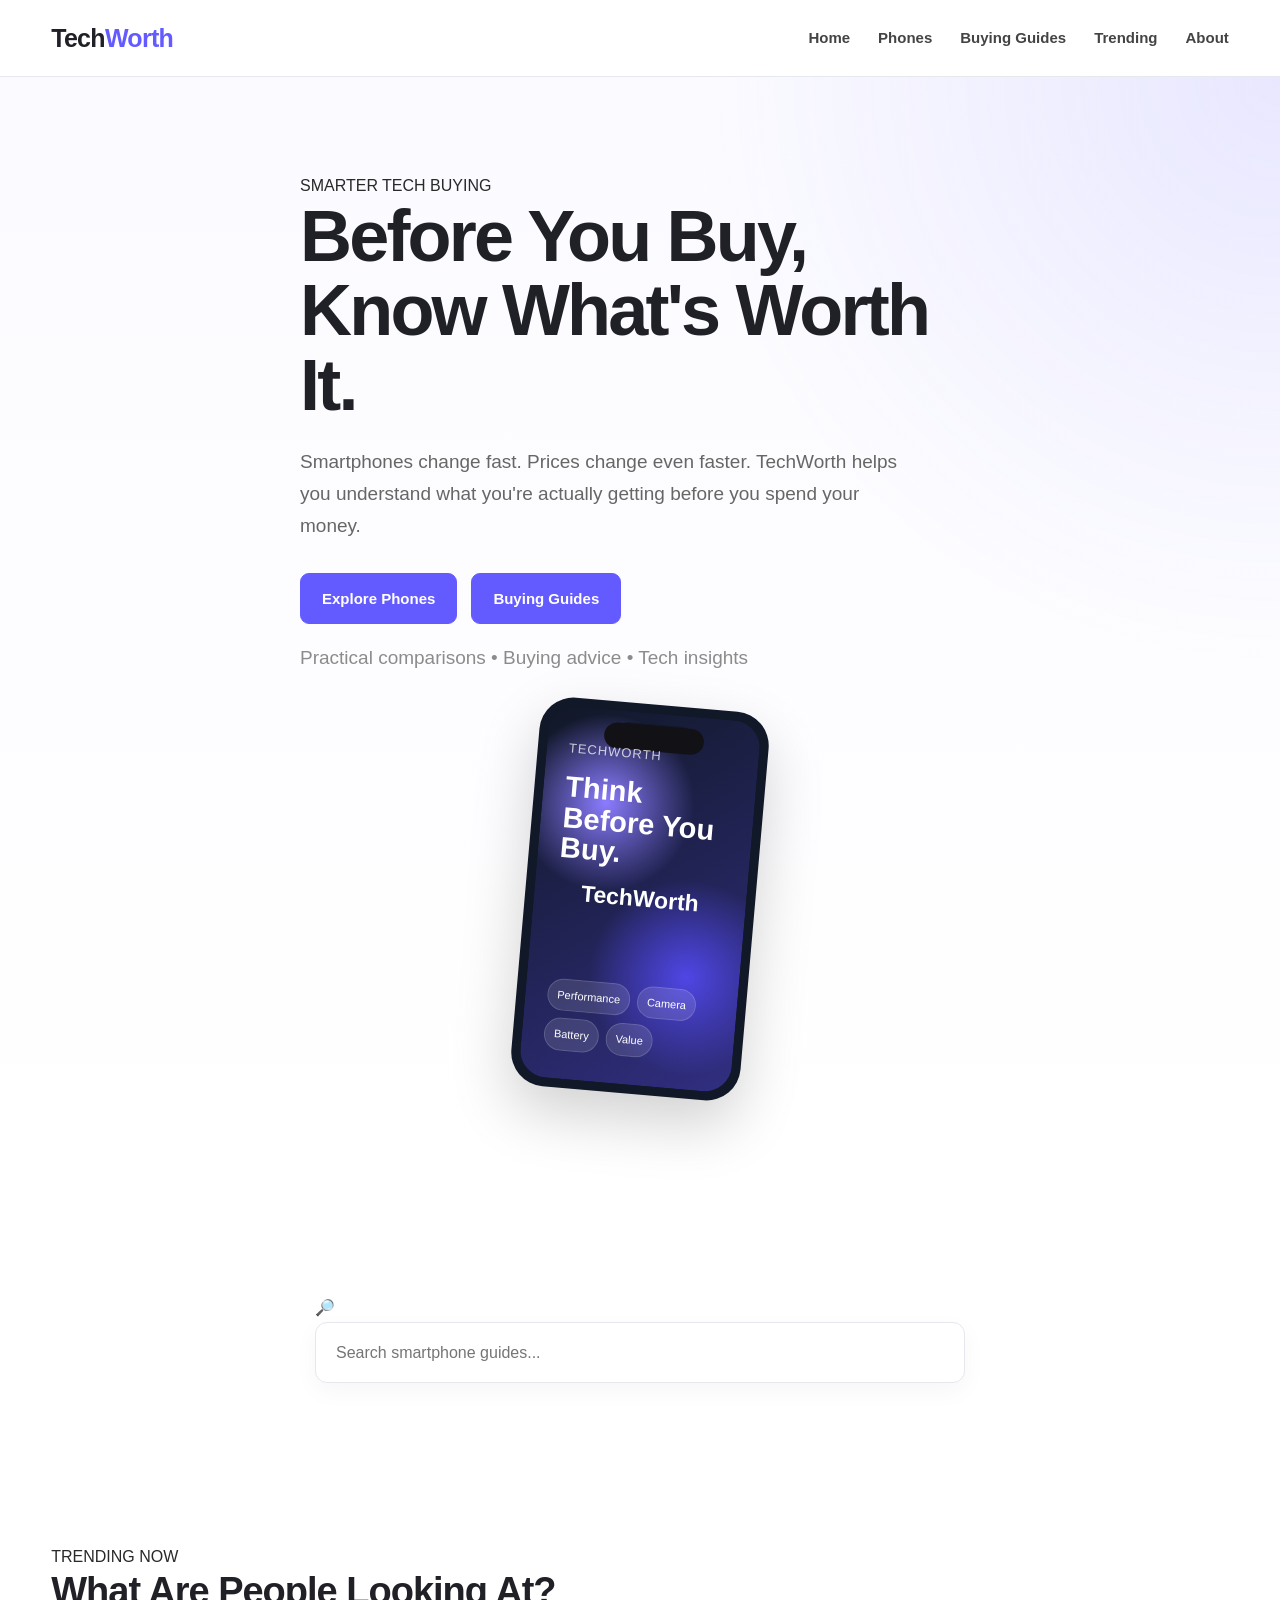
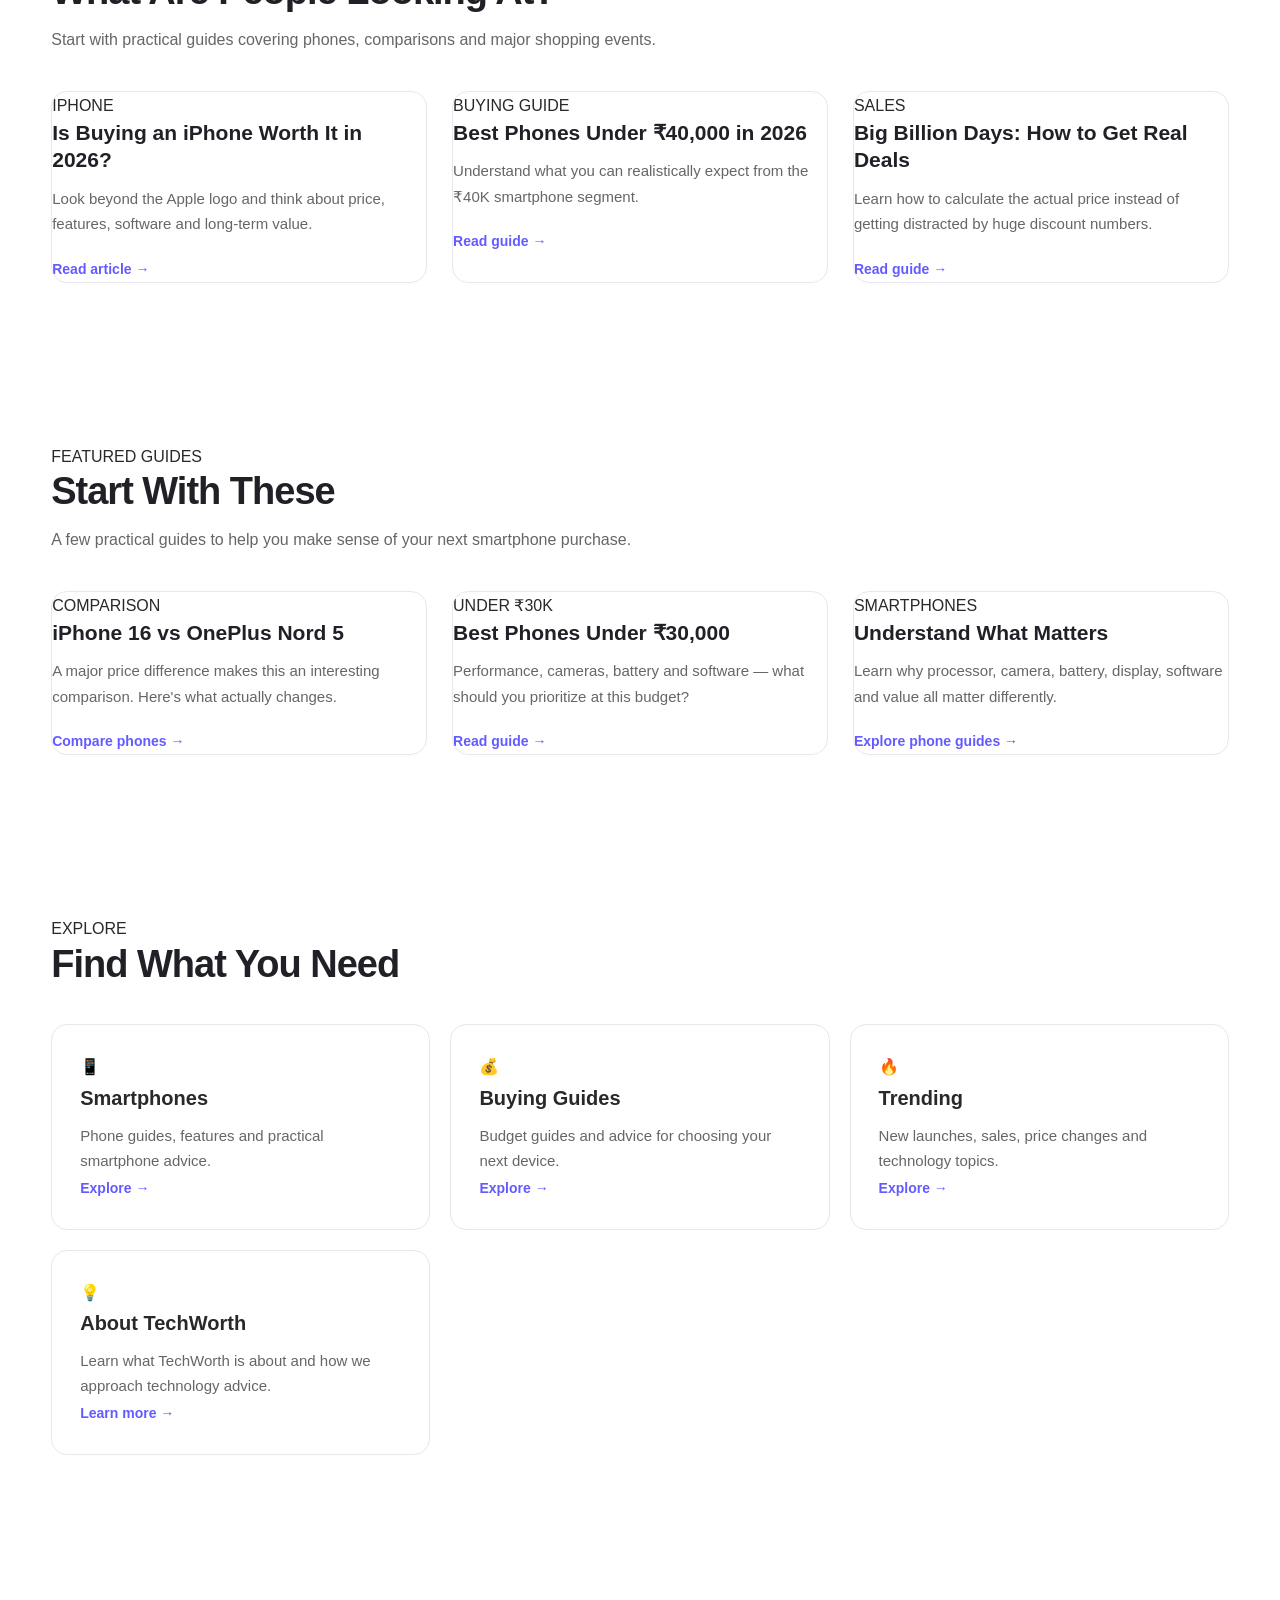
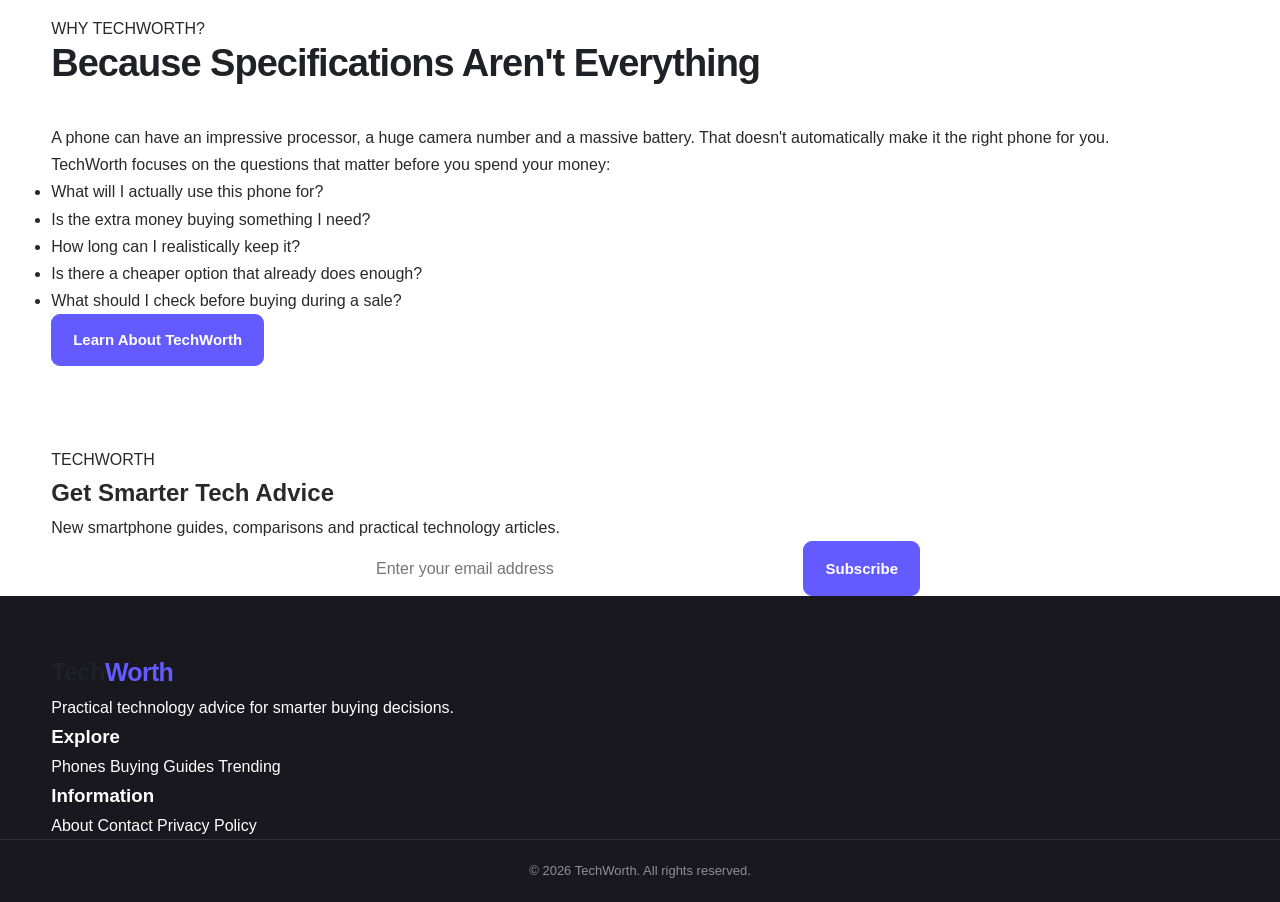
==== index.html @ fd8f3bd7 "Add files via upload" ====
<!DOCTYPE html>
<html lang="en">
<head>
    <meta charset="UTF-8">
    <meta name="viewport" content="width=device-width, initial-scale=1.0">

    <title>TechWorth | Smart Tech Buying Guides & Smartphone Advice</title>

    <meta name="description" content="TechWorth helps you make smarter smartphone buying decisions with practical comparisons, buying guides, price advice and technology insights.">

    <meta name="keywords" content="smartphone buying guide India, best phones, iPhone comparison, Android phones, phone deals, tech buying advice">

    <link rel="stylesheet" href="style.css">

    <!-- Homepage-only visual styling -->
    <style>

        .hero-visual {
            display: flex;
            justify-content: center;
            align-items: center;
            min-height: 330px;
        }

        .phone-showcase {
            width: 230px;
            height: 390px;
            border-radius: 34px;
            background: #111827;
            padding: 9px;
            box-shadow: 0 25px 60px rgba(0, 0, 0, 0.18);
            transform: rotate(5deg);
            position: relative;
        }

        .phone-screen {
            width: 100%;
            height: 100%;
            border-radius: 27px;
            background:
                radial-gradient(circle at 30% 25%, #8b7cff 0, transparent 28%),
                radial-gradient(circle at 75% 70%, #4f46e5 0, transparent 32%),
                linear-gradient(145deg, #111827, #312e81);
            display: flex;
            flex-direction: column;
            justify-content: space-between;
            padding: 28px 22px;
            box-sizing: border-box;
            color: white;
            overflow: hidden;
        }

        .phone-notch {
            width: 75px;
            height: 20px;
            background: #111827;
            border-radius: 20px;
            margin: -17px auto 0;
        }

        .phone-label {
            font-size: 13px;
            opacity: 0.75;
            letter-spacing: 1px;
            text-transform: uppercase;
        }

        .phone-title {
            font-size: 29px;
            font-weight: 800;
            line-height: 1.05;
            margin-top: 12px;
        }

        .phone-price {
            font-size: 18px;
            font-weight: 700;
        }

        .phone-feature-row {
            display: flex;
            gap: 7px;
            flex-wrap: wrap;
        }

        .phone-feature {
            font-size: 11px;
            padding: 6px 9px;
            border-radius: 20px;
            background: rgba(255,255,255,0.12);
            border: 1px solid rgba(255,255,255,0.15);
        }

        .hero-note {
            margin-top: 18px;
            font-size: 14px;
            opacity: 0.75;
        }

        .article-card {
            transition: transform 0.2s ease, box-shadow 0.2s ease;
        }

        .article-card:hover {
            transform: translateY(-5px);
        }

        .quick-link {
            text-decoration: none;
            color: inherit;
        }

        .quick-link .category-card {
            height: 100%;
        }

        @media (max-width: 900px) {

            .hero-visual {
                min-height: 280px;
                margin-top: 20px;
            }

            .phone-showcase {
                width: 190px;
                height: 325px;
            }

        }

        @media (max-width: 620px) {

            .hero-visual {
                min-height: 250px;
            }

            .phone-showcase {
                width: 165px;
                height: 285px;
            }

            .phone-title {
                font-size: 23px;
            }

        }

    </style>

</head>


<body>


<header class="site-header">

    <div class="container nav-container">

        <a href="index.html" class="logo">
            Tech<span>Worth</span>
        </a>

        <button class="menu-btn" aria-label="Open menu">
            ☰
        </button>

        <nav class="nav-links">

            <a href="index.html" class="active">
                Home
            </a>

            <a href="phones.html">
                Phones
            </a>

            <a href="buying-guides.html">
                Buying Guides
            </a>

            <a href="trending.html">
                Trending
            </a>

            <a href="about.html">
                About
            </a>

        </nav>

    </div>

</header>


<main>


    <!-- HERO -->

    <section class="hero">

        <div class="container hero-content">

            <div>

                <span class="section-label">
                    SMARTER TECH BUYING
                </span>

                <h1>
                    Before You Buy,
                    <br>
                    Know What's Worth It.
                </h1>

                <p>
                    Smartphones change fast. Prices change even faster.
                    TechWorth helps you understand what you're actually
                    getting before you spend your money.
                </p>


                <div class="hero-buttons">

                    <a href="phones.html" class="btn">
                        Explore Phones
                    </a>

                    <a href="buying-guides.html" class="btn btn-secondary">
                        Buying Guides
                    </a>

                </div>


                <p class="hero-note">
                    Practical comparisons • Buying advice • Tech insights
                </p>

            </div>


            <!-- PHONE VISUAL -->

            <div class="hero-visual">

                <div class="phone-showcase">

                    <div class="phone-screen">

                        <div>

                            <div class="phone-notch"></div>

                            <div class="phone-label">
                                TechWorth
                            </div>

                            <div class="phone-title">
                                Think Before You Buy.
                            </div>

                        </div>


                        <div>

                            <div class="phone-feature-row">

                                <span class="phone-feature">
                                    Performance
                                </span>

                                <span class="phone-feature">
                                    Camera
                                </span>

                                <span class="phone-feature">
                                    Battery
                                </span>

                                <span class="phone-feature">
                                    Value
                                </span>

                            </div>

                        </div>

                    </div>

                </div>

            </div>

        </div>

    </section>


    <!-- SEARCH -->

    <section class="section search-section">

        <div class="container">

            <form class="search-box">

                <span>
                    🔎
                </span>

                <input
                    type="text"
                    id="searchInput"
                    placeholder="Search smartphone guides..."
                    aria-label="Search articles"
                >

            </form>

        </div>

    </section>


    <!-- TRENDING -->

    <section class="section">

        <div class="container">

            <div class="section-heading">

                <span class="section-label">
                    TRENDING NOW
                </span>

                <h2>
                    What Are People Looking At?
                </h2>

                <p>
                    Start with practical guides covering phones,
                    comparisons and major shopping events.
                </p>

            </div>


            <div class="article-grid">


                <a href="article-iphone-2026.html"
                   class="article-card">

                    <span class="card-category">
                        IPHONE
                    </span>

                    <h3>
                        Is Buying an iPhone Worth It in 2026?
                    </h3>

                    <p>
                        Look beyond the Apple logo and think about price,
                        features, software and long-term value.
                    </p>

                    <span class="read-more">
                        Read article →
                    </span>

                </a>


                <a href="article-best-phones-40000.html"
                   class="article-card">

                    <span class="card-category">
                        BUYING GUIDE
                    </span>

                    <h3>
                        Best Phones Under ₹40,000 in 2026
                    </h3>

                    <p>
                        Understand what you can realistically expect
                        from the ₹40K smartphone segment.
                    </p>

                    <span class="read-more">
                        Read guide →
                    </span>

                </a>


                <a href="article-big-billion-days.html"
                   class="article-card">

                    <span class="card-category">
                        SALES
                    </span>

                    <h3>
                        Big Billion Days: How to Get Real Deals
                    </h3>

                    <p>
                        Learn how to calculate the actual price instead
                        of getting distracted by huge discount numbers.
                    </p>

                    <span class="read-more">
                        Read guide →
                    </span>

                </a>

            </div>

        </div>

    </section>


    <!-- FEATURED GUIDES -->

    <section class="section section-alt">

        <div class="container">

            <div class="section-heading">

                <span class="section-label">
                    FEATURED GUIDES
                </span>

                <h2>
                    Start With These
                </h2>

                <p>
                    A few practical guides to help you make sense of
                    your next smartphone purchase.
                </p>

            </div>


            <div class="article-grid">


                <a href="article-iphone-vs-nord5.html"
                   class="article-card">

                    <span class="card-category">
                        COMPARISON
                    </span>

                    <h3>
                        iPhone 16 vs OnePlus Nord 5
                    </h3>

                    <p>
                        A major price difference makes this an interesting
                        comparison. Here's what actually changes.
                    </p>

                    <span class="read-more">
                        Compare phones →
                    </span>

                </a>


                <a href="article-best-phones-30000.html"
                   class="article-card">

                    <span class="card-category">
                        UNDER ₹30K
                    </span>

                    <h3>
                        Best Phones Under ₹30,000
                    </h3>

                    <p>
                        Performance, cameras, battery and software —
                        what should you prioritize at this budget?
                    </p>

                    <span class="read-more">
                        Read guide →
                    </span>

                </a>


                <a href="phones.html"
                   class="article-card">

                    <span class="card-category">
                        SMARTPHONES
                    </span>

                    <h3>
                        Understand What Matters
                    </h3>

                    <p>
                        Learn why processor, camera, battery, display,
                        software and value all matter differently.
                    </p>

                    <span class="read-more">
                        Explore phone guides →
                    </span>

                </a>

            </div>

        </div>

    </section>


    <!-- QUICK CATEGORIES -->

    <section class="section">

        <div class="container">

            <div class="section-heading">

                <span class="section-label">
                    EXPLORE
                </span>

                <h2>
                    Find What You Need
                </h2>

            </div>


            <div class="category-grid">


                <a href="phones.html"
                   class="quick-link">

                    <div class="category-card">

                        <div class="category-icon">
                            📱
                        </div>

                        <h3>
                            Smartphones
                        </h3>

                        <p>
                            Phone guides, features and practical
                            smartphone advice.
                        </p>

                        <span class="read-more">
                            Explore →
                        </span>

                    </div>

                </a>


                <a href="buying-guides.html"
                   class="quick-link">

                    <div class="category-card">

                        <div class="category-icon">
                            💰
                        </div>

                        <h3>
                            Buying Guides
                        </h3>

                        <p>
                            Budget guides and advice for choosing
                            your next device.
                        </p>

                        <span class="read-more">
                            Explore →
                        </span>

                    </div>

                </a>


                <a href="trending.html"
                   class="quick-link">

                    <div class="category-card">

                        <div class="category-icon">
                            🔥
                        </div>

                        <h3>
                            Trending
                        </h3>

                        <p>
                            New launches, sales, price changes and
                            technology topics.
                        </p>

                        <span class="read-more">
                            Explore →
                        </span>

                    </div>

                </a>


                <a href="about.html"
                   class="quick-link">

                    <div class="category-card">

                        <div class="category-icon">
                            💡
                        </div>

                        <h3>
                            About TechWorth
                        </h3>

                        <p>
                            Learn what TechWorth is about and how
                            we approach technology advice.
                        </p>

                        <span class="read-more">
                            Learn more →
                        </span>

                    </div>

                </a>

            </div>

        </div>

    </section>


    <!-- WHY TECHWORTH -->

    <section class="section section-alt">

        <div class="container narrow-container">

            <div class="section-heading">

                <span class="section-label">
                    WHY TECHWORTH?
                </span>

                <h2>
                    Because Specifications Aren't Everything
                </h2>

            </div>


            <p>
                A phone can have an impressive processor, a huge camera
                number and a massive battery. That doesn't automatically
                make it the right phone for you.
            </p>

            <p>
                TechWorth focuses on the questions that matter before
                you spend your money:
            </p>


            <ul>

                <li>
                    What will I actually use this phone for?
                </li>

                <li>
                    Is the extra money buying something I need?
                </li>

                <li>
                    How long can I realistically keep it?
                </li>

                <li>
                    Is there a cheaper option that already does enough?
                </li>

                <li>
                    What should I check before buying during a sale?
                </li>

            </ul>


            <a href="about.html" class="btn">
                Learn About TechWorth
            </a>

        </div>

    </section>


    <!-- NEWSLETTER -->

    <section class="newsletter-section">

        <div class="container">

            <div class="newsletter-box">

                <span class="section-label">
                    TECHWORTH
                </span>

                <h2>
                    Get Smarter Tech Advice
                </h2>

                <p>
                    New smartphone guides, comparisons and practical
                    technology articles.
                </p>


                <form class="newsletter-form">

                    <input
                        type="email"
                        placeholder="Enter your email address"
                        required
                    >

                    <button type="submit" class="btn">
                        Subscribe
                    </button>

                </form>

            </div>

        </div>

    </section>


</main>


<footer class="site-footer">

    <div class="container footer-grid">


        <div>

            <a href="index.html" class="logo">
                Tech<span>Worth</span>
            </a>

            <p>
                Practical technology advice for smarter buying decisions.
            </p>

        </div>


        <div>

            <h3>
                Explore
            </h3>

            <a href="phones.html">
                Phones
            </a>

            <a href="buying-guides.html">
                Buying Guides
            </a>

            <a href="trending.html">
                Trending
            </a>

        </div>


        <div>

            <h3>
                Information
            </h3>

            <a href="about.html">
                About
            </a>

            <a href="contact.html">
                Contact
            </a>

            <a href="privacy.html">
                Privacy Policy
            </a>

        </div>

    </div>


    <div class="footer-bottom">

        <p>
            © <span class="current-year"></span>
            TechWorth. All rights reserved.
        </p>

    </div>

</footer>


<script src="script.js"></script>

</body>
</html>
---- style.css ----
/* =========================================================
   TECHWORTH - GLOBAL STYLES
   ========================================================= */

/* ---------- RESET ---------- */

* {
    margin: 0;
    padding: 0;
    box-sizing: border-box;
}

html {
    scroll-behavior: smooth;
}

body {
    font-family: Arial, Helvetica, sans-serif;
    color: #292929;
    background: #ffffff;
    line-height: 1.7;
    font-size: 16px;
}

img {
    max-width: 100%;
    height: auto;
    display: block;
}

a {
    color: inherit;
    text-decoration: none;
}

button,
input,
textarea,
select {
    font: inherit;
}


/* ---------- VARIABLES ---------- */

:root {
    --primary: #635bff;
    --primary-dark: #5148e8;
    --text: #292929;
    --muted: #666666;
    --light-text: #777777;
    --background: #ffffff;
    --light-bg: #f7f7fb;
    --lighter-bg: #fafaff;
    --border: #e7e7ee;
    --dark: #202027;
    --success-bg: #eefaf2;
    --warning-bg: #fff8e8;
    --max-width: 1180px;
}


/* ---------- CONTAINER ---------- */

.container {
    width: min(92%, var(--max-width));
    margin: 0 auto;
}


/* =========================================================
   HEADER / NAVIGATION
   ========================================================= */

.site-header {
    position: sticky;
    top: 0;
    z-index: 1000;
    background: rgba(255, 255, 255, 0.96);
    border-bottom: 1px solid var(--border);
    backdrop-filter: blur(10px);
}

.nav-container {
    min-height: 76px;
    display: flex;
    align-items: center;
    justify-content: space-between;
    gap: 30px;
}

.logo {
    font-size: 25px;
    font-weight: 800;
    letter-spacing: -0.7px;
    color: var(--dark);
}

.logo span {
    color: var(--primary);
}

.nav-links {
    display: flex;
    align-items: center;
    gap: 28px;
}

.nav-links a {
    color: #444;
    font-size: 15px;
    font-weight: 600;
    transition: color 0.2s ease;
}

.nav-links a:hover {
    color: var(--primary);
}

.menu-btn {
    display: none;
    border: none;
    background: transparent;
    font-size: 28px;
    cursor: pointer;
    color: var(--dark);
}


/* =========================================================
   HERO
   ========================================================= */

.hero {
    padding: 95px 0 85px;
    background:
        radial-gradient(
            circle at top right,
            rgba(99, 91, 255, 0.12),
            transparent 35%
        ),
        linear-gradient(
            180deg,
            #fbfbff 0%,
            #ffffff 100%
        );
}

.hero-container {
    display: grid;
    grid-template-columns: 1.05fr 0.95fr;
    align-items: center;
    gap: 70px;
}

.hero-content {
    max-width: 680px;
}

.eyebrow {
    color: var(--primary);
    font-size: 13px;
    font-weight: 800;
    letter-spacing: 1.5px;
    text-transform: uppercase;
    margin-bottom: 14px;
}

.hero h1 {
    font-size: clamp(42px, 6vw, 72px);
    line-height: 1.03;
    letter-spacing: -2.8px;
    margin-bottom: 24px;
    color: var(--dark);
}

.hero p {
    font-size: 19px;
    color: var(--muted);
    max-width: 620px;
    margin-bottom: 30px;
}

.hero-buttons {
    display: flex;
    gap: 14px;
    flex-wrap: wrap;
}


/* ---------- HERO PHONE VISUAL ---------- */

.hero-visual {
    display: flex;
    justify-content: center;
    align-items: center;
}

.phone-mockup {
    width: 280px;
    height: 550px;
    border-radius: 38px;
    padding: 10px;
    background: #17171c;
    box-shadow: 0 30px 70px rgba(0, 0, 0, 0.18);
}

.phone-screen {
    height: 100%;
    border-radius: 30px;
    overflow: hidden;
    background:
        radial-gradient(
            circle at 70% 25%,
            rgba(99, 91, 255, 0.7),
            transparent 30%
        ),
        linear-gradient(
            145deg,
            #17172b,
            #635bff
        );
    position: relative;
}

.phone-screen::before {
    content: "";
    position: absolute;
    width: 100px;
    height: 26px;
    border-radius: 20px;
    background: #111116;
    top: 12px;
    left: 50%;
    transform: translateX(-50%);
}

.phone-screen::after {
    content: "TechWorth";
    position: absolute;
    color: white;
    font-weight: 800;
    font-size: 23px;
    left: 50%;
    top: 50%;
    transform: translate(-50%, -50%);
}


/* =========================================================
   BUTTONS
   ========================================================= */

.btn {
    display: inline-flex;
    align-items: center;
    justify-content: center;
    padding: 12px 21px;
    border-radius: 9px;
    border: 1px solid var(--primary);
    background: var(--primary);
    color: white;
    font-weight: 700;
    font-size: 15px;
    transition:
        background 0.2s ease,
        transform 0.2s ease,
        border-color 0.2s ease;
}

.btn:hover {
    background: var(--primary-dark);
    border-color: var(--primary-dark);
    transform: translateY(-1px);
}

.btn-outline {
    background: transparent;
    color: var(--primary);
}

.btn-outline:hover {
    color: white;
}


/* =========================================================
   SECTIONS
   ========================================================= */

.section {
    padding: 80px 0;
}

.section-light {
    background: var(--light-bg);
}

.section-heading {
    max-width: 720px;
    margin-bottom: 38px;
}

.section-heading h2 {
    font-size: 38px;
    line-height: 1.15;
    letter-spacing: -1px;
    color: var(--dark);
    margin-bottom: 12px;
}

.section-heading p {
    color: var(--muted);
}


/* =========================================================
   SEARCH
   ========================================================= */

.search-box {
    max-width: 650px;
    margin: 35px auto 0;
    position: relative;
}

.search-box input {
    width: 100%;
    padding: 16px 20px;
    border: 1px solid var(--border);
    border-radius: 12px;
    background: white;
    outline: none;
    font-size: 16px;
    box-shadow: 0 8px 25px rgba(0, 0, 0, 0.04);
}

.search-box input:focus {
    border-color: var(--primary);
    box-shadow: 0 0 0 3px rgba(99, 91, 255, 0.1);
}


/* =========================================================
   ARTICLE GRID
   ========================================================= */

.article-grid {
    display: grid;
    grid-template-columns: repeat(3, 1fr);
    gap: 25px;
}

.article-card {
    background: white;
    border: 1px solid var(--border);
    border-radius: 16px;
    overflow: hidden;
    transition:
        transform 0.2s ease,
        box-shadow 0.2s ease;
}

.article-card:hover {
    transform: translateY(-5px);
    box-shadow: 0 18px 45px rgba(0, 0, 0, 0.08);
}

.article-card-image {
    height: 210px;
    background:
        linear-gradient(
            135deg,
            #f0efff,
            #fafaff
        );
    display: flex;
    align-items: center;
    justify-content: center;
    color: var(--primary);
    font-weight: 800;
}

.article-card-content {
    padding: 25px;
}

.category {
    display: inline-block;
    color: var(--primary);
    font-size: 12px;
    font-weight: 800;
    letter-spacing: 1px;
    text-transform: uppercase;
    margin-bottom: 10px;
}

.article-card h3 {
    font-size: 21px;
    line-height: 1.3;
    color: var(--dark);
    margin-bottom: 12px;
}

.article-card p {
    color: var(--muted);
    font-size: 15px;
    margin-bottom: 18px;
}

.read-more {
    color: var(--primary);
    font-size: 14px;
    font-weight: 800;
}

.read-more:hover {
    color: var(--primary-dark);
}


/* =========================================================
   FEATURED ARTICLES
   ========================================================= */

.featured-grid {
    display: grid;
    grid-template-columns: repeat(2, 1fr);
    gap: 28px;
}

.featured-article {
    padding: 35px;
    border-radius: 18px;
    background: var(--light-bg);
    border: 1px solid var(--border);
}

.featured-article h3 {
    font-size: 28px;
    line-height: 1.2;
    margin: 10px 0 15px;
}

.featured-article p {
    color: var(--muted);
}


/* =========================================================
   CATEGORY CARDS
   ========================================================= */

.category-grid {
    display: grid;
    grid-template-columns: repeat(3, 1fr);
    gap: 20px;
}

.category-card {
    display: block;
    padding: 28px;
    background: white;
    border: 1px solid var(--border);
    border-radius: 16px;
    transition:
        transform 0.2s ease,
        border-color 0.2s ease,
        box-shadow 0.2s ease;
}

.category-card:hover {
    transform: translateY(-4px);
    border-color: rgba(99, 91, 255, 0.35);
    box-shadow: 0 14px 35px rgba(0, 0, 0, 0.06);
}

.category-card h3 {
    font-size: 20px;
    margin-bottom: 8px;
}

.category-card p {
    color: var(--muted);
    font-size: 15px;
}


/* =========================================================
   NEWSLETTER
   ========================================================= */

.newsletter {
    padding: 70px 0;
    background: var(--dark);
    color: white;
}

.newsletter-container {
    max-width: 750px;
    text-align: center;
}

.newsletter h2 {
    font-size: 36px;
    line-height: 1.2;
    margin-bottom: 12px;
}

.newsletter p {
    color: #c7c7d0;
    margin-bottom: 25px;
}

.newsletter-form {
    display: flex;
    max-width: 560px;
    margin: 0 auto;
    gap: 10px;
}

.newsletter-form input {
    flex: 1;
    min-width: 0;
    padding: 14px 16px;
    border: none;
    border-radius: 9px;
    outline: none;
}

.newsletter-form button {
    cursor: pointer;
}


/* =========================================================
   PAGE HEADER
   ========================================================= */

.page-header {
    padding: 75px 0 65px;
    background:
        linear-gradient(
            180deg,
            #fafaff,
            #ffffff
        );
    text-align: center;
}

.page-header h1 {
    max-width: 900px;
    margin: 0 auto 18px;
    font-size: clamp(38px, 5vw, 58px);
    line-height: 1.08;
    letter-spacing: -1.8px;
    color: var(--dark);
}

.page-header > .container > p:not(.eyebrow) {
    max-width: 750px;
    margin: 0 auto;
    color: var(--muted);
    font-size: 18px;
}


/* =========================================================
   ARTICLE PAGE
   ========================================================= */

.article-page {
    background: white;
}


/* ---------- ARTICLE HEADER ---------- */

.article-header {
    padding: 65px 0 45px;
    text-align: center;
    background:
        linear-gradient(
            180deg,
            #fafaff 0%,
            #ffffff 100%
        );
}

.article-header .category {
    margin-bottom: 15px;
}

.article-header h1 {
    /*
       IMPORTANT:
       This prevents the huge heading problem.
    */
    font-size: 52px;
    line-height: 1.12;
    letter-spacing: -1.8px;
    max-width: 900px;
    margin: 0 auto 22px;
    color: var(--dark);
    font-weight: 800;
    overflow-wrap: break-word;
}

.article-subtitle {
    max-width: 850px;
    margin: 0 auto 25px;
    color: #555;
    font-size: 18px;
    line-height: 1.6;
}

.article-meta {
    display: flex;
    justify-content: center;
    align-items: center;
    flex-wrap: wrap;
    gap: 10px;
    color: #777;
    font-size: 14px;
}


/* ---------- ARTICLE COVER ---------- */

.article-cover {
    max-width: 1000px;
    margin: 35px auto 10px;
    border-radius: 18px;
    overflow: hidden;
}

.article-cover img {
    width: 100%;
    max-height: 560px;
    object-fit: cover;
}

.image-caption {
    text-align: center;
    font-size: 13px;
    color: #777;
    margin-bottom: 45px;
}


/* ---------- ARTICLE CONTENT ---------- */

.article-content {
    max-width: 820px;
    margin: 0 auto;
    padding: 45px 0 80px;
}

.article-content h2 {
    font-size: 32px;
    line-height: 1.25;
    letter-spacing: -0.7px;
    color: var(--dark);
    margin: 50px 0 18px;
}

.article-content h3 {
    font-size: 24px;
    line-height: 1.3;
    color: var(--dark);
    margin: 35px 0 14px;
}

.article-content p {
    font-size: 17px;
    line-height: 1.85;
    color: #444;
    margin-bottom: 20px;
}

.article-content ul,
.article-content ol {
    margin: 0 0 25px 25px;
}

.article-content li {
    margin-bottom: 10px;
    color: #444;
}

.article-content strong {
    color: #222;
}

.article-content a {
    color: var(--primary);
    font-weight: 600;
}

.article-content a:hover {
    text-decoration: underline;
}


/* =========================================================
   ARTICLE HIGHLIGHT BOXES
   ========================================================= */

.highlight-box {
    margin: 30px 0;
    padding: 25px;
    border-left: 4px solid var(--primary);
    background: #f5f4ff;
    border-radius: 0 12px 12px 0;
}

.highlight-box p:last-child {
    margin-bottom: 0;
}

.warning-box {
    margin: 30px 0;
    padding: 25px;
    border-left: 4px solid #e4a900;
    background: var(--warning-bg);
    border-radius: 0 12px 12px 0;
}

.success-box {
    margin: 30px 0;
    padding: 25px;
    border-left: 4px solid #39a85a;
    background: var(--success-bg);
    border-radius: 0 12px 12px 0;
}


/* =========================================================
   PROS / CONS
   ========================================================= */

.pros-cons {
    display: grid;
    grid-template-columns: repeat(2, 1fr);
    gap: 20px;
    margin: 30px 0;
}

.pros,
.cons {
    padding: 25px;
    border-radius: 14px;
}

.pros {
    background: #eefaf2;
    border: 1px solid #d7efde;
}

.cons {
    background: #fff6f3;
    border: 1px solid #f0dcd6;
}

.pros h3,
.cons h3 {
    margin-top: 0;
}

.pros ul,
.cons ul {
    margin-bottom: 0;
}


/* =========================================================
   COMPARISON TABLE
   ========================================================= */

.table-wrapper {
    width: 100%;
    overflow-x: auto;
    margin: 30px 0 40px;
    border: 1px solid var(--border);
    border-radius: 12px;
}

.comparison-table {
    width: 100%;
    min-width: 650px;
    border-collapse: collapse;
    background: white;
}

.comparison-table th,
.comparison-table td {
    padding: 16px 18px;
    text-align: left;
    border-bottom: 1px solid var(--border);
    vertical-align: top;
}

.comparison-table th {
    background: var(--light-bg);
    color: var(--dark);
    font-weight: 800;
}

.comparison-table tr:last-child td {
    border-bottom: none;
}

.comparison-table td {
    color: #444;
}


/* =========================================================
   RELATED ARTICLES
   ========================================================= */

.related-articles {
    margin-top: 60px;
    padding-top: 45px;
    border-top: 1px solid var(--border);
}

.related-articles h2 {
    margin-top: 0;
}

.related-grid {
    display: grid;
    grid-template-columns: repeat(3, 1fr);
    gap: 20px;
}

.related-card {
    padding: 22px;
    background: var(--light-bg);
    border-radius: 14px;
    border: 1px solid var(--border);
}

.related-card h3 {
    font-size: 19px;
    margin: 8px 0;
}

.related-card p {
    font-size: 14px;
    margin-bottom: 10px;
}


/* =========================================================
   SIMPLE CONTENT SECTIONS
   ========================================================= */

.content-grid {
    display: grid;
    grid-template-columns: repeat(2, 1fr);
    gap: 30px;
}

.content-card {
    padding: 30px;
    background: white;
    border: 1px solid var(--border);
    border-radius: 16px;
}

.content-card h3 {
    margin-bottom: 12px;
    color: var(--dark);
}

.content-card p {
    color: var(--muted);
}


/* =========================================================
   CONTACT PAGE
   ========================================================= */

.contact-grid {
    display: grid;
    grid-template-columns: 0.8fr 1.2fr;
    gap: 45px;
    align-items: start;
}

.contact-info h2,
.contact-form-wrapper h2 {
    font-size: 30px;
    margin-bottom: 15px;
    color: var(--dark);
}

.contact-info p {
    color: var(--muted);
    margin-bottom: 20px;
}

.contact-item {
    padding: 18px 0;
    border-bottom: 1px solid var(--border);
}

.contact-item h3 {
    font-size: 17px;
    margin-bottom: 4px;
}

.contact-item p {
    margin: 0;
    font-size: 15px;
}


/* ---------- FORM ---------- */

.contact-form {
    padding: 30px;
    background: var(--light-bg);
    border-radius: 16px;
    border: 1px solid var(--border);
}

.form-group {
    margin-bottom: 18px;
}

.form-group label {
    display: block;
    font-size: 14px;
    font-weight: 700;
    margin-bottom: 7px;
}

.form-group input,
.form-group textarea,
.form-group select {
    width: 100%;
    padding: 13px 14px;
    border: 1px solid #dcdce4;
    border-radius: 8px;
    background: white;
    outline: none;
}

.form-group textarea {
    min-height: 150px;
    resize: vertical;
}

.form-group input:focus,
.form-group textarea:focus,
.form-group select:focus {
    border-color: var(--primary);
    box-shadow: 0 0 0 3px rgba(99, 91, 255, 0.08);
}

.form-note {
    font-size: 13px;
    color: #777;
    margin-top: 15px;
}


/* =========================================================
   FAQ
   ========================================================= */

.faq-list {
    max-width: 850px;
    margin: 0 auto;
}

.faq-item {
    padding: 24px 0;
    border-bottom: 1px solid var(--border);
}

.faq-item h3 {
    font-size: 19px;
    margin-bottom: 8px;
    color: var(--dark);
}

.faq-item p {
    color: var(--muted);
}


/* =========================================================
   FOOTER
   ========================================================= */

.site-footer {
    background: #18181e;
    color: white;
    padding-top: 55px;
}

.footer-container {
    display: flex;
    justify-content: space-between;
    gap: 50px;
    padding-bottom: 40px;
}

.footer-brand {
    max-width: 360px;
}

.footer-brand .logo {
    color: white;
    display: inline-block;
    margin-bottom: 12px;
}

.footer-brand p {
    color: #bcbcc6;
    font-size: 14px;
}

.footer-links {
    display: flex;
    flex-wrap: wrap;
    justify-content: flex-end;
    align-content: flex-start;
    gap: 15px 25px;
    max-width: 500px;
}

.footer-links a {
    color: #c9c9d1;
    font-size: 14px;
}

.footer-links a:hover {
    color: white;
}

.footer-bottom {
    border-top: 1px solid rgba(255, 255, 255, 0.1);
    padding: 20px 0;
}

.footer-bottom p {
    color: #8f8f99;
    font-size: 13px;
    text-align: center;
}


/* =========================================================
   BACK TO TOP
   ========================================================= */

.back-to-top {
    position: fixed;
    right: 22px;
    bottom: 22px;
    width: 44px;
    height: 44px;
    border: none;
    border-radius: 50%;
    background: var(--primary);
    color: white;
    cursor: pointer;
    display: none;
    align-items: center;
    justify-content: center;
    font-size: 20px;
    z-index: 999;
}

.back-to-top:hover {
    background: var(--primary-dark);
}


/* =========================================================
   404 PAGE
   ========================================================= */

.error-page {
    min-height: 70vh;
    display: flex;
    align-items: center;
    justify-content: center;
    text-align: center;
}

.error-page h1 {
    font-size: 100px;
    line-height: 1;
    color: var(--primary);
    margin-bottom: 20px;
}

.error-page h2 {
    font-size: 32px;
    margin-bottom: 12px;
}

.error-page p {
    color: var(--muted);
    max-width: 600px;
    margin: 0 auto 25px;
}


/* =========================================================
   UTILITY CLASSES
   ========================================================= */

.text-center {
    text-align: center;
}

.mt-20 {
    margin-top: 20px;
}

.mt-30 {
    margin-top: 30px;
}

.mt-40 {
    margin-top: 40px;
}

.mb-20 {
    margin-bottom: 20px;
}

.mb-30 {
    margin-bottom: 30px;
}

.mb-40 {
    margin-bottom: 40px;
}


/* =========================================================
   ARTICLE TITLE RESPONSIVE FIX
   ========================================================= */

/* Desktop */

.article-header h1,
.article-hero h1,
.article-page h1 {
    font-size: 52px;
    line-height: 1.12;
    max-width: 900px;
    margin-left: auto;
    margin-right: auto;
    overflow-wrap: break-word;
}


/* Tablet */

@media (max-width: 900px) {

    .article-header h1,
    .article-hero h1,
    .article-page h1 {
        font-size: 42px;
        line-height: 1.15;
        max-width: 800px;
    }

}


/* =========================================================
   TABLET
   ========================================================= */

@media (max-width: 900px) {

    .hero-container {
        grid-template-columns: 1fr;
        text-align: center;
    }

    .hero-content {
        margin: 0 auto;
    }

    .hero p {
        margin-left: auto;
        margin-right: auto;
    }

    .hero-buttons {
        justify-content: center;
    }

    .hero-visual {
        margin-top: 20px;
    }

    .article-grid {
        grid-template-columns: repeat(2, 1fr);
    }

    .category-grid {
        grid-template-columns: repeat(2, 1fr);
    }

    .featured-grid {
        grid-template-columns: 1fr;
    }

    .related-grid {
        grid-template-columns: repeat(2, 1fr);
    }

    .contact-grid {
        grid-template-columns: 1fr;
    }

    .content-grid {
        grid-template-columns: 1fr;
    }

    .footer-container {
        flex-direction: column;
    }

    .footer-links {
        justify-content: flex-start;
    }

    .section {
        padding: 65px 0;
    }

    .article-content {
        width: min(92%, 820px);
    }

}


/* =========================================================
   MOBILE
   ========================================================= */

@media (max-width: 620px) {

    body {
        font-size: 15px;
    }


    /* ---------- NAV ---------- */

    .nav-container {
        min-height: 68px;
    }

    .menu-btn {
        display: block;
    }

    .nav-links {
        position: absolute;
        top: 68px;
        left: 0;
        right: 0;
        display: none;
        flex-direction: column;
        align-items: stretch;
        gap: 0;
        background: white;
        border-bottom: 1px solid var(--border);
        box-shadow: 0 15px 25px rgba(0, 0, 0, 0.06);
    }

    .nav-links.active {
        display: flex;
    }

    .nav-links a {
        padding: 15px 5%;
        border-bottom: 1px solid var(--border);
    }


    /* ---------- HERO ---------- */

    .hero {
        padding: 65px 0;
    }

    .hero h1 {
        font-size: 43px;
        letter-spacing: -1.8px;
    }

    .hero p {
        font-size: 17px;
    }

    .phone-mockup {
        width: 220px;
        height: 430px;
        border-radius: 30px;
    }

    .phone-screen {
        border-radius: 23px;
    }


    /* ---------- SECTIONS ---------- */

    .section {
        padding: 55px 0;
    }

    .section-heading h2 {
        font-size: 30px;
    }


    /* ---------- CARDS ---------- */

    .article-grid,
    .category-grid,
    .related-grid {
        grid-template-columns: 1fr;
    }


    /* ---------- PAGE HEADER ---------- */

    .page-header {
        padding: 55px 0 50px;
    }

    .page-header h1 {
        font-size: 38px;
        letter-spacing: -1px;
    }

    .page-header > .container > p:not(.eyebrow) {
        font-size: 16px;
    }


    /* ---------- ARTICLE ---------- */

    .article-header {
        padding: 50px 0 35px;
    }

    .article-header h1,
    .article-hero h1,
    .article-page h1 {
        font-size: 32px;
        line-height: 1.2;
        letter-spacing: -0.8px;
        max-width: 100%;
        margin-bottom: 18px;
    }

    .article-subtitle {
        font-size: 16px;
    }

    .article-meta {
        font-size: 13px;
    }

    .article-content {
        padding: 30px 0 60px;
    }

    .article-content h2 {
        font-size: 27px;
        margin-top: 40px;
    }

    .article-content h3 {
        font-size: 21px;
    }

    .article-content p {
        font-size: 16px;
        line-height: 1.8;
    }

    .article-cover {
        margin-top: 25px;
        border-radius: 12px;
    }


    /* ---------- PROS CONS ---------- */

    .pros-cons {
        grid-template-columns: 1fr;
    }


    /* ---------- NEWSLETTER ---------- */

    .newsletter {
        padding: 55px 0;
    }

    .newsletter h2 {
        font-size: 30px;
    }

    .newsletter-form {
        flex-direction: column;
    }

    .newsletter-form button {
        width: 100%;
    }


    /* ---------- CONTACT ---------- */

    .contact-form {
        padding: 22px;
    }


    /* ---------- FOOTER ---------- */

    .footer-links {
        display: grid;
        grid-template-columns: repeat(2, 1fr);
        gap: 12px;
    }


    /* ---------- ERROR ---------- */

    .error-page h1 {
        font-size: 75px;
    }

    .error-page h2 {
        font-size: 27px;
    }

}


/* =========================================================
   VERY SMALL SCREENS
   ========================================================= */

@media (max-width: 400px) {

    .container {
        width: 90%;
    }

    .hero h1 {
        font-size: 37px;
    }

    .article-header h1,
    .article-hero h1,
    .article-page h1 {
        font-size: 29px;
    }

    .btn {
        width: 100%;
    }

    .hero-buttons {
        flex-direction: column;
    }

}
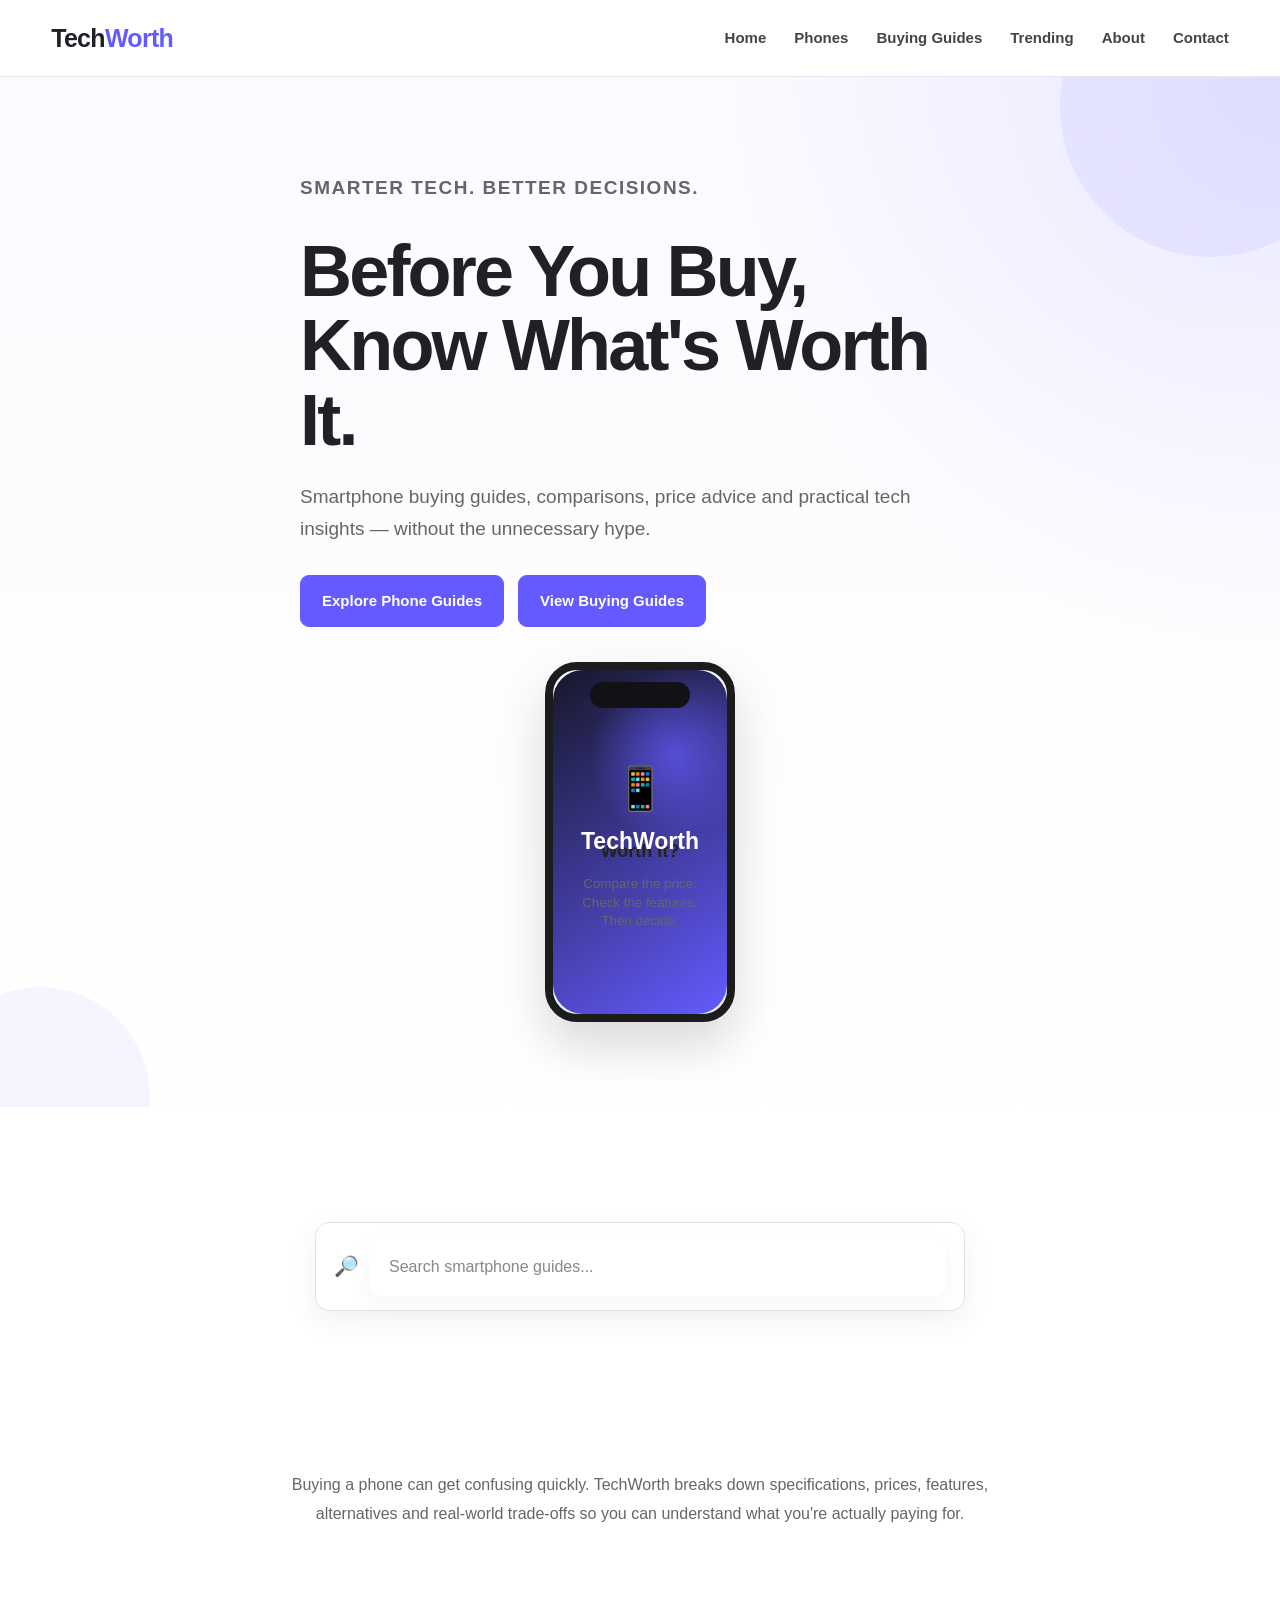
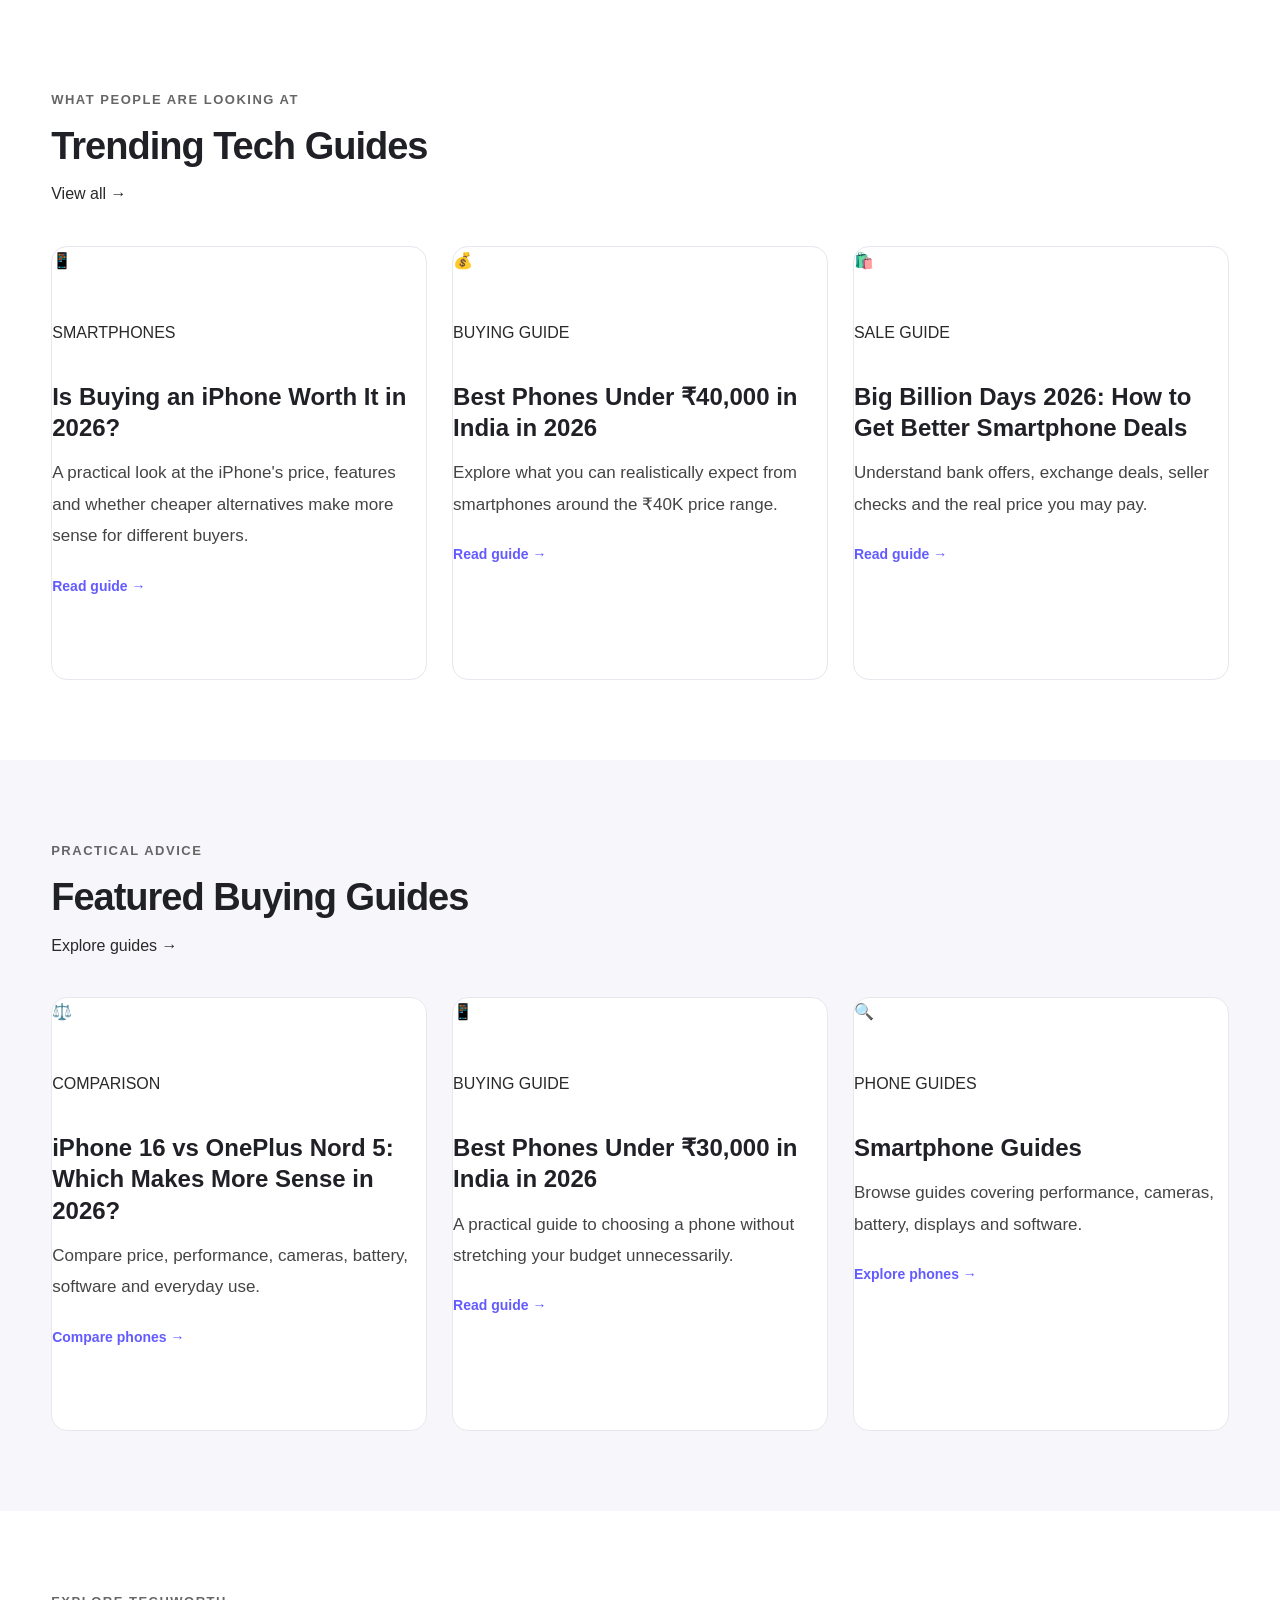
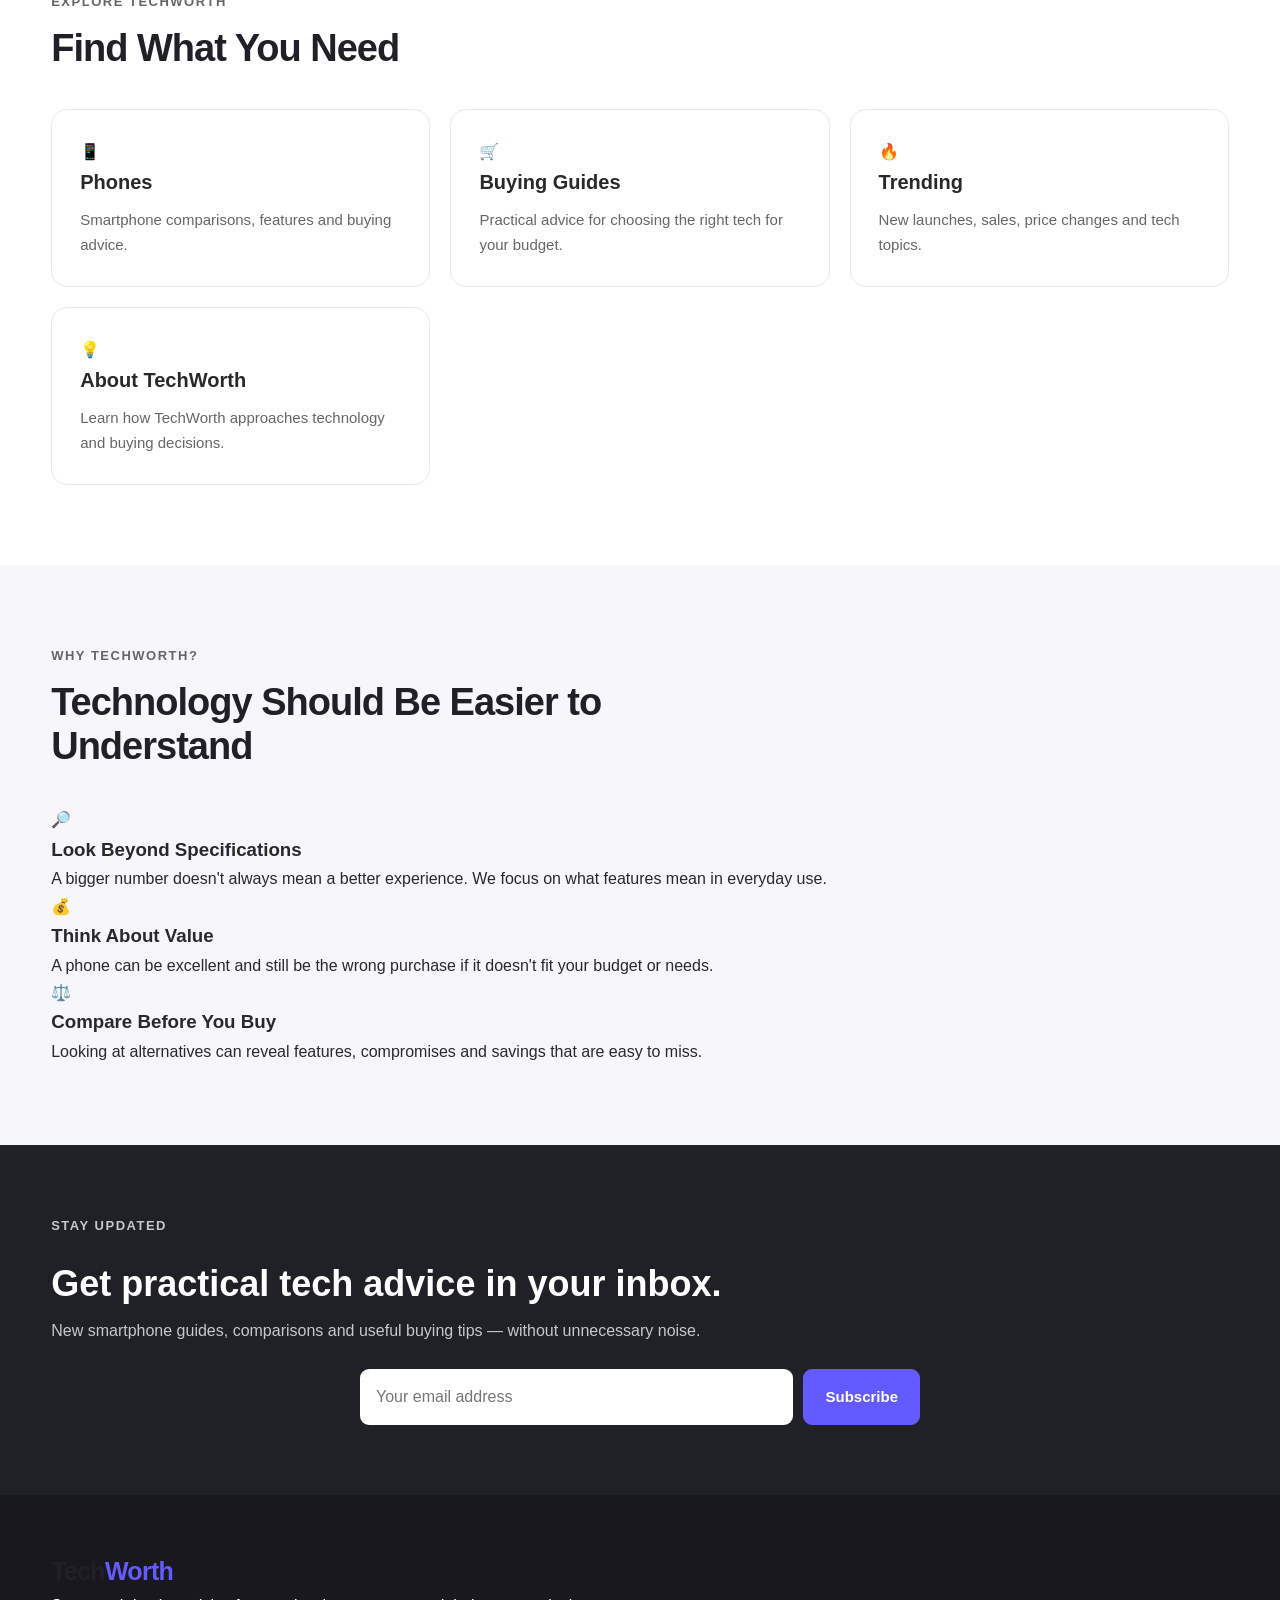
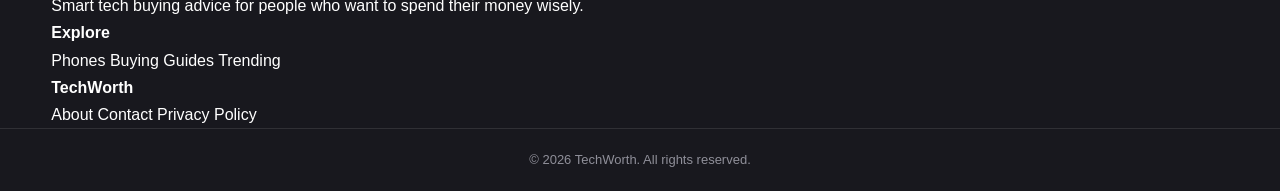
==== commit 339df58e: "Update print statement from 'Hello' to 'Goodbye'" ====
--- a/index.html
+++ b/index.html
@@ -2,856 +2,834 @@
 <html lang="en">
 <head>
     <meta charset="UTF-8">
+
     <meta name="viewport" content="width=device-width, initial-scale=1.0">
 
     <title>TechWorth | Smart Tech Buying Guides & Smartphone Advice</title>
 
-    <meta name="description" content="TechWorth helps you make smarter smartphone buying decisions with practical comparisons, buying guides, price advice and technology insights.">
-
-    <meta name="keywords" content="smartphone buying guide India, best phones, iPhone comparison, Android phones, phone deals, tech buying advice">
+    <meta
+        name="description"
+        content="TechWorth helps you make smarter smartphone buying decisions with practical comparisons, price guides, sale tips and easy-to-understand tech advice."
+    >
+
+    <meta
+        name="keywords"
+        content="smartphone buying guide, best phones in India, iPhone comparison, Android phones, phone deals, smartphone reviews, tech buying advice"
+    >
+
+    <meta name="robots" content="index, follow">
+
+    <link
+        rel="canonical"
+        href="https://ashwiniveltvh.github.io/techworth-blog/"
+    >
+
+    <!-- Open Graph -->
+    <meta property="og:type" content="website">
+
+    <meta
+        property="og:title"
+        content="TechWorth | Smart Tech Buying Guides & Smartphone Advice"
+    >
+
+    <meta
+        property="og:description"
+        content="Practical smartphone comparisons, buying guides, sale tips and tech advice to help you choose what is actually worth your money."
+    >
+
+    <meta
+        property="og:url"
+        content="https://ashwiniveltvh.github.io/techworth-blog/"
+    >
+
+    <meta property="og:site_name" content="TechWorth">
+
+    <!-- Twitter / social sharing -->
+    <meta
+        name="twitter:card"
+        content="summary"
+    >
+
+    <meta
+        name="twitter:title"
+        content="TechWorth | Smart Tech Buying Guides & Smartphone Advice"
+    >
+
+    <meta
+        name="twitter:description"
+        content="Practical smartphone comparisons, buying guides, sale tips and tech advice."
+    >
 
     <link rel="stylesheet" href="style.css">
 
-    <!-- Homepage-only visual styling -->
     <style>
-
-        .hero-visual {
-            display: flex;
-            justify-content: center;
-            align-items: center;
-            min-height: 330px;
-        }
-
-        .phone-showcase {
-            width: 230px;
-            height: 390px;
-            border-radius: 34px;
-            background: #111827;
-            padding: 9px;
-            box-shadow: 0 25px 60px rgba(0, 0, 0, 0.18);
-            transform: rotate(5deg);
+        /* Homepage-only visual improvements */
+
+        .hero {
             position: relative;
+            overflow: hidden;
+        }
+
+        .hero::before {
+            content: "";
+            position: absolute;
+            width: 300px;
+            height: 300px;
+            border-radius: 50%;
+            background: rgba(99, 91, 255, 0.08);
+            top: -120px;
+            right: -80px;
+        }
+
+        .hero::after {
+            content: "";
+            position: absolute;
+            width: 220px;
+            height: 220px;
+            border-radius: 50%;
+            background: rgba(99, 91, 255, 0.06);
+            bottom: -100px;
+            left: -70px;
+        }
+
+        .hero-content {
+            position: relative;
+            z-index: 2;
+        }
+
+        .phone-visual {
+            width: 190px;
+            height: 360px;
+            margin: 35px auto 0;
+            border: 8px solid #1c1c1c;
+            border-radius: 32px;
+            background: linear-gradient(145deg, #f7f7ff, #e9e8ff);
+            box-shadow: 0 25px 50px rgba(0, 0, 0, 0.15);
+            position: relative;
+            overflow: hidden;
+        }
+
+        .phone-visual::before {
+            content: "";
+            position: absolute;
+            width: 70px;
+            height: 18px;
+            border-radius: 20px;
+            background: #111;
+            top: 10px;
+            left: 50%;
+            transform: translateX(-50%);
         }
 
         .phone-screen {
-            width: 100%;
             height: 100%;
-            border-radius: 27px;
-            background:
-                radial-gradient(circle at 30% 25%, #8b7cff 0, transparent 28%),
-                radial-gradient(circle at 75% 70%, #4f46e5 0, transparent 32%),
-                linear-gradient(145deg, #111827, #312e81);
             display: flex;
             flex-direction: column;
-            justify-content: space-between;
-            padding: 28px 22px;
-            box-sizing: border-box;
-            color: white;
-            overflow: hidden;
-        }
-
-        .phone-notch {
-            width: 75px;
-            height: 20px;
-            background: #111827;
-            border-radius: 20px;
-            margin: -17px auto 0;
-        }
-
-        .phone-label {
-            font-size: 13px;
-            opacity: 0.75;
-            letter-spacing: 1px;
-            text-transform: uppercase;
-        }
-
-        .phone-title {
-            font-size: 29px;
-            font-weight: 800;
-            line-height: 1.05;
-            margin-top: 12px;
-        }
-
-        .phone-price {
+            align-items: center;
+            justify-content: center;
+            padding: 30px 18px;
+            text-align: center;
+        }
+
+        .phone-screen span {
+            font-size: 42px;
+            margin-bottom: 12px;
+        }
+
+        .phone-screen strong {
             font-size: 18px;
-            font-weight: 700;
-        }
-
-        .phone-feature-row {
+            color: #222;
+        }
+
+        .phone-screen small {
+            margin-top: 8px;
+            color: #666;
+            line-height: 1.4;
+        }
+
+        .search-box {
+            max-width: 650px;
+            margin: 35px auto 0;
             display: flex;
-            gap: 7px;
-            flex-wrap: wrap;
-        }
-
-        .phone-feature {
-            font-size: 11px;
-            padding: 6px 9px;
-            border-radius: 20px;
-            background: rgba(255,255,255,0.12);
-            border: 1px solid rgba(255,255,255,0.15);
-        }
-
-        .hero-note {
-            margin-top: 18px;
-            font-size: 14px;
-            opacity: 0.75;
-        }
-
-        .article-card {
-            transition: transform 0.2s ease, box-shadow 0.2s ease;
-        }
-
-        .article-card:hover {
-            transform: translateY(-5px);
-        }
-
-        .quick-link {
+            align-items: center;
+            gap: 10px;
+            background: #ffffff;
+            border: 1px solid #e3e3e3;
+            border-radius: 14px;
+            padding: 14px 18px;
+            box-shadow: 0 10px 30px rgba(0, 0, 0, 0.06);
+        }
+
+        .search-box span {
+            font-size: 20px;
+        }
+
+        .search-box input {
+            width: 100%;
+            border: none;
+            outline: none;
+            font-size: 16px;
+            background: transparent;
+        }
+
+        .search-box input::placeholder {
+            color: #888;
+        }
+
+        .home-intro {
+            max-width: 720px;
+            margin: 0 auto;
+            text-align: center;
+            color: #666;
+            line-height: 1.8;
+        }
+
+        .article-card a {
             text-decoration: none;
             color: inherit;
         }
 
-        .quick-link .category-card {
-            height: 100%;
-        }
-
-        @media (max-width: 900px) {
-
-            .hero-visual {
-                min-height: 280px;
-                margin-top: 20px;
+        .article-card a:hover h3 {
+            color: #635bff;
+        }
+
+        .category-card {
+            text-decoration: none;
+            color: inherit;
+        }
+
+        .category-card:hover {
+            transform: translateY(-4px);
+        }
+
+        @media (max-width: 620px) {
+            .phone-visual {
+                width: 165px;
+                height: 315px;
             }
 
-            .phone-showcase {
-                width: 190px;
-                height: 325px;
+            .search-box {
+                margin-left: 10px;
+                margin-right: 10px;
             }
-
-        }
-
-        @media (max-width: 620px) {
-
-            .hero-visual {
-                min-height: 250px;
-            }
-
-            .phone-showcase {
-                width: 165px;
-                height: 285px;
-            }
-
-            .phone-title {
-                font-size: 23px;
-            }
-
-        }
-
+        }
     </style>
-
 </head>
 
-
 <body>
 
-
-<header class="site-header">
-
-    <div class="container nav-container">
-
-        <a href="index.html" class="logo">
-            Tech<span>Worth</span>
-        </a>
-
-        <button class="menu-btn" aria-label="Open menu">
-            ☰
-        </button>
-
-        <nav class="nav-links">
-
-            <a href="index.html" class="active">
-                Home
-            </a>
-
-            <a href="phones.html">
-                Phones
-            </a>
-
-            <a href="buying-guides.html">
-                Buying Guides
-            </a>
-
-            <a href="trending.html">
-                Trending
-            </a>
-
-            <a href="about.html">
-                About
-            </a>
-
-        </nav>
-
-    </div>
-
-</header>
-
-
-<main>
-
-
-    <!-- HERO -->
-
-    <section class="hero">
-
-        <div class="container hero-content">
-
-            <div>
-
-                <span class="section-label">
-                    SMARTER TECH BUYING
-                </span>
-
-                <h1>
-                    Before You Buy,
-                    <br>
-                    Know What's Worth It.
-                </h1>
-
-                <p>
-                    Smartphones change fast. Prices change even faster.
-                    TechWorth helps you understand what you're actually
-                    getting before you spend your money.
-                </p>
-
-
-                <div class="hero-buttons">
-
-                    <a href="phones.html" class="btn">
-                        Explore Phones
-                    </a>
-
-                    <a href="buying-guides.html" class="btn btn-secondary">
-                        Buying Guides
-                    </a>
-
-                </div>
-
-
-                <p class="hero-note">
-                    Practical comparisons • Buying advice • Tech insights
-                </p>
-
-            </div>
-
-
-            <!-- PHONE VISUAL -->
-
-            <div class="hero-visual">
-
-                <div class="phone-showcase">
-
-                    <div class="phone-screen">
-
-                        <div>
-
-                            <div class="phone-notch"></div>
-
-                            <div class="phone-label">
-                                TechWorth
-                            </div>
-
-                            <div class="phone-title">
-                                Think Before You Buy.
-                            </div>
-
-                        </div>
-
-
-                        <div>
-
-                            <div class="phone-feature-row">
-
-                                <span class="phone-feature">
-                                    Performance
-                                </span>
-
-                                <span class="phone-feature">
-                                    Camera
-                                </span>
-
-                                <span class="phone-feature">
-                                    Battery
-                                </span>
-
-                                <span class="phone-feature">
-                                    Value
-                                </span>
-
-                            </div>
-
-                        </div>
-
-                    </div>
-
-                </div>
-
-            </div>
-
-        </div>
-
-    </section>
-
-
-    <!-- SEARCH -->
-
-    <section class="section search-section">
-
-        <div class="container">
-
-            <form class="search-box">
-
-                <span>
-                    🔎
-                </span>
-
-                <input
-                    type="text"
-                    id="searchInput"
-                    placeholder="Search smartphone guides..."
-                    aria-label="Search articles"
-                >
-
-            </form>
-
-        </div>
-
-    </section>
-
-
-    <!-- TRENDING -->
-
-    <section class="section">
-
-        <div class="container">
-
-            <div class="section-heading">
-
-                <span class="section-label">
-                    TRENDING NOW
-                </span>
-
-                <h2>
-                    What Are People Looking At?
-                </h2>
-
-                <p>
-                    Start with practical guides covering phones,
-                    comparisons and major shopping events.
-                </p>
-
-            </div>
-
-
-            <div class="article-grid">
-
-
-                <a href="article-iphone-2026.html"
-                   class="article-card">
-
-                    <span class="card-category">
-                        IPHONE
-                    </span>
-
-                    <h3>
-                        Is Buying an iPhone Worth It in 2026?
-                    </h3>
-
-                    <p>
-                        Look beyond the Apple logo and think about price,
-                        features, software and long-term value.
-                    </p>
-
-                    <span class="read-more">
-                        Read article →
-                    </span>
-
-                </a>
-
-
-                <a href="article-best-phones-40000.html"
-                   class="article-card">
-
-                    <span class="card-category">
-                        BUYING GUIDE
-                    </span>
-
-                    <h3>
-                        Best Phones Under ₹40,000 in 2026
-                    </h3>
-
-                    <p>
-                        Understand what you can realistically expect
-                        from the ₹40K smartphone segment.
-                    </p>
-
-                    <span class="read-more">
-                        Read guide →
-                    </span>
-
-                </a>
-
-
-                <a href="article-big-billion-days.html"
-                   class="article-card">
-
-                    <span class="card-category">
-                        SALES
-                    </span>
-
-                    <h3>
-                        Big Billion Days: How to Get Real Deals
-                    </h3>
-
-                    <p>
-                        Learn how to calculate the actual price instead
-                        of getting distracted by huge discount numbers.
-                    </p>
-
-                    <span class="read-more">
-                        Read guide →
-                    </span>
-
-                </a>
-
-            </div>
-
-        </div>
-
-    </section>
-
-
-    <!-- FEATURED GUIDES -->
-
-    <section class="section section-alt">
-
-        <div class="container">
-
-            <div class="section-heading">
-
-                <span class="section-label">
-                    FEATURED GUIDES
-                </span>
-
-                <h2>
-                    Start With These
-                </h2>
-
-                <p>
-                    A few practical guides to help you make sense of
-                    your next smartphone purchase.
-                </p>
-
-            </div>
-
-
-            <div class="article-grid">
-
-
-                <a href="article-iphone-vs-nord5.html"
-                   class="article-card">
-
-                    <span class="card-category">
-                        COMPARISON
-                    </span>
-
-                    <h3>
-                        iPhone 16 vs OnePlus Nord 5
-                    </h3>
-
-                    <p>
-                        A major price difference makes this an interesting
-                        comparison. Here's what actually changes.
-                    </p>
-
-                    <span class="read-more">
-                        Compare phones →
-                    </span>
-
-                </a>
-
-
-                <a href="article-best-phones-30000.html"
-                   class="article-card">
-
-                    <span class="card-category">
-                        UNDER ₹30K
-                    </span>
-
-                    <h3>
-                        Best Phones Under ₹30,000
-                    </h3>
-
-                    <p>
-                        Performance, cameras, battery and software —
-                        what should you prioritize at this budget?
-                    </p>
-
-                    <span class="read-more">
-                        Read guide →
-                    </span>
-
-                </a>
-
-
-                <a href="phones.html"
-                   class="article-card">
-
-                    <span class="card-category">
-                        SMARTPHONES
-                    </span>
-
-                    <h3>
-                        Understand What Matters
-                    </h3>
-
-                    <p>
-                        Learn why processor, camera, battery, display,
-                        software and value all matter differently.
-                    </p>
-
-                    <span class="read-more">
-                        Explore phone guides →
-                    </span>
-
-                </a>
-
-            </div>
-
-        </div>
-
-    </section>
-
-
-    <!-- QUICK CATEGORIES -->
-
-    <section class="section">
-
-        <div class="container">
-
-            <div class="section-heading">
-
-                <span class="section-label">
-                    EXPLORE
-                </span>
-
-                <h2>
-                    Find What You Need
-                </h2>
-
-            </div>
-
-
-            <div class="category-grid">
-
-
-                <a href="phones.html"
-                   class="quick-link">
-
-                    <div class="category-card">
-
-                        <div class="category-icon">
-                            📱
-                        </div>
-
-                        <h3>
-                            Smartphones
-                        </h3>
-
-                        <p>
-                            Phone guides, features and practical
-                            smartphone advice.
-                        </p>
-
-                        <span class="read-more">
-                            Explore →
-                        </span>
-
-                    </div>
-
-                </a>
-
-
-                <a href="buying-guides.html"
-                   class="quick-link">
-
-                    <div class="category-card">
-
-                        <div class="category-icon">
-                            💰
-                        </div>
-
-                        <h3>
-                            Buying Guides
-                        </h3>
-
-                        <p>
-                            Budget guides and advice for choosing
-                            your next device.
-                        </p>
-
-                        <span class="read-more">
-                            Explore →
-                        </span>
-
-                    </div>
-
-                </a>
-
-
-                <a href="trending.html"
-                   class="quick-link">
-
-                    <div class="category-card">
-
-                        <div class="category-icon">
-                            🔥
-                        </div>
-
-                        <h3>
-                            Trending
-                        </h3>
-
-                        <p>
-                            New launches, sales, price changes and
-                            technology topics.
-                        </p>
-
-                        <span class="read-more">
-                            Explore →
-                        </span>
-
-                    </div>
-
-                </a>
-
-
-                <a href="about.html"
-                   class="quick-link">
-
-                    <div class="category-card">
-
-                        <div class="category-icon">
-                            💡
-                        </div>
-
-                        <h3>
-                            About TechWorth
-                        </h3>
-
-                        <p>
-                            Learn what TechWorth is about and how
-                            we approach technology advice.
-                        </p>
-
-                        <span class="read-more">
-                            Learn more →
-                        </span>
-
-                    </div>
-
-                </a>
-
-            </div>
-
-        </div>
-
-    </section>
-
-
-    <!-- WHY TECHWORTH -->
-
-    <section class="section section-alt">
-
-        <div class="container narrow-container">
-
-            <div class="section-heading">
-
-                <span class="section-label">
-                    WHY TECHWORTH?
-                </span>
-
-                <h2>
-                    Because Specifications Aren't Everything
-                </h2>
-
-            </div>
-
-
-            <p>
-                A phone can have an impressive processor, a huge camera
-                number and a massive battery. That doesn't automatically
-                make it the right phone for you.
-            </p>
-
-            <p>
-                TechWorth focuses on the questions that matter before
-                you spend your money:
-            </p>
-
-
-            <ul>
-
-                <li>
-                    What will I actually use this phone for?
-                </li>
-
-                <li>
-                    Is the extra money buying something I need?
-                </li>
-
-                <li>
-                    How long can I realistically keep it?
-                </li>
-
-                <li>
-                    Is there a cheaper option that already does enough?
-                </li>
-
-                <li>
-                    What should I check before buying during a sale?
-                </li>
-
-            </ul>
-
-
-            <a href="about.html" class="btn">
-                Learn About TechWorth
-            </a>
-
-        </div>
-
-    </section>
-
-
-    <!-- NEWSLETTER -->
-
-    <section class="newsletter-section">
-
-        <div class="container">
-
-            <div class="newsletter-box">
-
-                <span class="section-label">
-                    TECHWORTH
-                </span>
-
-                <h2>
-                    Get Smarter Tech Advice
-                </h2>
-
-                <p>
-                    New smartphone guides, comparisons and practical
-                    technology articles.
-                </p>
-
-
-                <form class="newsletter-form">
-
-                    <input
-                        type="email"
-                        placeholder="Enter your email address"
-                        required
-                    >
-
-                    <button type="submit" class="btn">
-                        Subscribe
-                    </button>
-
-                </form>
-
-            </div>
-
-        </div>
-
-    </section>
-
-
-</main>
-
-
-<footer class="site-footer">
-
-    <div class="container footer-grid">
-
-
-        <div>
+    <!-- Header -->
+    <header class="site-header">
+        <div class="container nav-container">
 
             <a href="index.html" class="logo">
                 Tech<span>Worth</span>
             </a>
 
-            <p>
-                Practical technology advice for smarter buying decisions.
-            </p>
+            <button class="menu-btn" aria-label="Open navigation menu">
+                ☰
+            </button>
+
+            <nav class="nav-links">
+                <a href="index.html" class="active">Home</a>
+                <a href="phones.html">Phones</a>
+                <a href="buying-guides.html">Buying Guides</a>
+                <a href="trending.html">Trending</a>
+                <a href="about.html">About</a>
+                <a href="contact.html">Contact</a>
+            </nav>
 
         </div>
-
-
-        <div>
-
-            <h3>
-                Explore
-            </h3>
-
-            <a href="phones.html">
-                Phones
-            </a>
-
-            <a href="buying-guides.html">
-                Buying Guides
-            </a>
-
-            <a href="trending.html">
-                Trending
-            </a>
+    </header>
+
+
+    <!-- Hero -->
+    <main>
+
+        <section class="hero">
+            <div class="container hero-content">
+
+                <div class="hero-text">
+
+                    <p class="eyebrow">
+                        SMARTER TECH. BETTER DECISIONS.
+                    </p>
+
+                    <h1>
+                        Before You Buy,<br>
+                        Know What's Worth It.
+                    </h1>
+
+                    <p>
+                        Smartphone buying guides, comparisons, price advice
+                        and practical tech insights — without the unnecessary hype.
+                    </p>
+
+                    <div class="hero-buttons">
+                        <a href="phones.html" class="btn btn-primary">
+                            Explore Phone Guides
+                        </a>
+
+                        <a href="buying-guides.html" class="btn btn-secondary">
+                            View Buying Guides
+                        </a>
+                    </div>
+
+                </div>
+
+                <div class="phone-visual" aria-hidden="true">
+                    <div class="phone-screen">
+                        <span>📱</span>
+                        <strong>Worth It?</strong>
+                        <small>
+                            Compare the price.<br>
+                            Check the features.<br>
+                            Then decide.
+                        </small>
+                    </div>
+                </div>
+
+            </div>
+        </section>
+
+
+        <!-- Search -->
+        <section class="section">
+            <div class="container">
+
+                <form class="search-box">
+                    <span>🔎</span>
+
+                    <input
+                        type="text"
+                        id="searchInput"
+                        placeholder="Search smartphone guides..."
+                        aria-label="Search articles"
+                    >
+                </form>
+
+            </div>
+        </section>
+
+
+        <!-- Intro -->
+        <section class="section">
+            <div class="container">
+
+                <p class="home-intro">
+                    Buying a phone can get confusing quickly.
+                    TechWorth breaks down specifications, prices, features,
+                    alternatives and real-world trade-offs so you can understand
+                    what you're actually paying for.
+                </p>
+
+            </div>
+        </section>
+
+
+        <!-- Trending -->
+        <section class="section">
+            <div class="container">
+
+                <div class="section-heading">
+                    <div>
+                        <p class="eyebrow">WHAT PEOPLE ARE LOOKING AT</p>
+                        <h2>Trending Tech Guides</h2>
+                    </div>
+
+                    <a href="trending.html" class="text-link">
+                        View all →
+                    </a>
+                </div>
+
+
+                <div class="article-grid">
+
+                    <article class="article-card">
+
+                        <a href="article-iphone-2026.html">
+
+                            <div class="article-image">
+                                📱
+                            </div>
+
+                            <div class="article-content">
+
+                                <span class="article-category">
+                                    SMARTPHONES
+                                </span>
+
+                                <h3>
+                                    Is Buying an iPhone Worth It in 2026?
+                                </h3>
+
+                                <p>
+                                    A practical look at the iPhone's price,
+                                    features and whether cheaper alternatives
+                                    make more sense for different buyers.
+                                </p>
+
+                                <span class="read-more">
+                                    Read guide →
+                                </span>
+
+                            </div>
+
+                        </a>
+
+                    </article>
+
+
+                    <article class="article-card">
+
+                        <a href="article-best-phones-40000.html">
+
+                            <div class="article-image">
+                                💰
+                            </div>
+
+                            <div class="article-content">
+
+                                <span class="article-category">
+                                    BUYING GUIDE
+                                </span>
+
+                                <h3>
+                                    Best Phones Under ₹40,000 in India in 2026
+                                </h3>
+
+                                <p>
+                                    Explore what you can realistically expect
+                                    from smartphones around the ₹40K price range.
+                                </p>
+
+                                <span class="read-more">
+                                    Read guide →
+                                </span>
+
+                            </div>
+
+                        </a>
+
+                    </article>
+
+
+                    <article class="article-card">
+
+                        <a href="article-big-billion-days.html">
+
+                            <div class="article-image">
+                                🛍️
+                            </div>
+
+                            <div class="article-content">
+
+                                <span class="article-category">
+                                    SALE GUIDE
+                                </span>
+
+                                <h3>
+                                    Big Billion Days 2026:
+                                    How to Get Better Smartphone Deals
+                                </h3>
+
+                                <p>
+                                    Understand bank offers, exchange deals,
+                                    seller checks and the real price you may pay.
+                                </p>
+
+                                <span class="read-more">
+                                    Read guide →
+                                </span>
+
+                            </div>
+
+                        </a>
+
+                    </article>
+
+                </div>
+
+            </div>
+        </section>
+
+
+        <!-- Featured Guides -->
+        <section class="section section-light">
+            <div class="container">
+
+                <div class="section-heading">
+                    <div>
+                        <p class="eyebrow">PRACTICAL ADVICE</p>
+                        <h2>Featured Buying Guides</h2>
+                    </div>
+
+                    <a href="buying-guides.html" class="text-link">
+                        Explore guides →
+                    </a>
+                </div>
+
+
+                <div class="article-grid">
+
+                    <article class="article-card">
+
+                        <a href="article-iphone-vs-nord5.html">
+
+                            <div class="article-image">
+                                ⚖️
+                            </div>
+
+                            <div class="article-content">
+
+                                <span class="article-category">
+                                    COMPARISON
+                                </span>
+
+                                <h3>
+                                    iPhone 16 vs OnePlus Nord 5:
+                                    Which Makes More Sense in 2026?
+                                </h3>
+
+                                <p>
+                                    Compare price, performance, cameras,
+                                    battery, software and everyday use.
+                                </p>
+
+                                <span class="read-more">
+                                    Compare phones →
+                                </span>
+
+                            </div>
+
+                        </a>
+
+                    </article>
+
+
+                    <article class="article-card">
+
+                        <a href="article-best-phones-30000.html">
+
+                            <div class="article-image">
+                                📱
+                            </div>
+
+                            <div class="article-content">
+
+                                <span class="article-category">
+                                    BUYING GUIDE
+                                </span>
+
+                                <h3>
+                                    Best Phones Under ₹30,000 in India in 2026
+                                </h3>
+
+                                <p>
+                                    A practical guide to choosing a phone
+                                    without stretching your budget unnecessarily.
+                                </p>
+
+                                <span class="read-more">
+                                    Read guide →
+                                </span>
+
+                            </div>
+
+                        </a>
+
+                    </article>
+
+
+                    <article class="article-card">
+
+                        <a href="phones.html">
+
+                            <div class="article-image">
+                                🔍
+                            </div>
+
+                            <div class="article-content">
+
+                                <span class="article-category">
+                                    PHONE GUIDES
+                                </span>
+
+                                <h3>
+                                    Smartphone Guides
+                                </h3>
+
+                                <p>
+                                    Browse guides covering performance,
+                                    cameras, battery, displays and software.
+                                </p>
+
+                                <span class="read-more">
+                                    Explore phones →
+                                </span>
+
+                            </div>
+
+                        </a>
+
+                    </article>
+
+                </div>
+
+            </div>
+        </section>
+
+
+        <!-- Categories -->
+        <section class="section">
+            <div class="container">
+
+                <div class="section-heading centered">
+                    <p class="eyebrow">EXPLORE TECHWORTH</p>
+                    <h2>Find What You Need</h2>
+                </div>
+
+
+                <div class="category-grid">
+
+                    <a href="phones.html" class="category-card">
+
+                        <span class="category-icon">📱</span>
+
+                        <h3>Phones</h3>
+
+                        <p>
+                            Smartphone comparisons,
+                            features and buying advice.
+                        </p>
+
+                    </a>
+
+
+                    <a href="buying-guides.html" class="category-card">
+
+                        <span class="category-icon">🛒</span>
+
+                        <h3>Buying Guides</h3>
+
+                        <p>
+                            Practical advice for choosing
+                            the right tech for your budget.
+                        </p>
+
+                    </a>
+
+
+                    <a href="trending.html" class="category-card">
+
+                        <span class="category-icon">🔥</span>
+
+                        <h3>Trending</h3>
+
+                        <p>
+                            New launches, sales,
+                            price changes and tech topics.
+                        </p>
+
+                    </a>
+
+
+                    <a href="about.html" class="category-card">
+
+                        <span class="category-icon">💡</span>
+
+                        <h3>About TechWorth</h3>
+
+                        <p>
+                            Learn how TechWorth approaches
+                            technology and buying decisions.
+                        </p>
+
+                    </a>
+
+                </div>
+
+            </div>
+        </section>
+
+
+        <!-- Why TechWorth -->
+        <section class="section section-light">
+            <div class="container">
+
+                <div class="section-heading centered">
+                    <p class="eyebrow">WHY TECHWORTH?</p>
+                    <h2>Technology Should Be Easier to Understand</h2>
+                </div>
+
+
+                <div class="feature-grid">
+
+                    <div class="feature-item">
+
+                        <div class="feature-icon">
+                            🔎
+                        </div>
+
+                        <h3>Look Beyond Specifications</h3>
+
+                        <p>
+                            A bigger number doesn't always mean a better
+                            experience. We focus on what features mean
+                            in everyday use.
+                        </p>
+
+                    </div>
+
+
+                    <div class="feature-item">
+
+                        <div class="feature-icon">
+                            💰
+                        </div>
+
+                        <h3>Think About Value</h3>
+
+                        <p>
+                            A phone can be excellent and still be the wrong
+                            purchase if it doesn't fit your budget or needs.
+                        </p>
+
+                    </div>
+
+
+                    <div class="feature-item">
+
+                        <div class="feature-icon">
+                            ⚖️
+                        </div>
+
+                        <h3>Compare Before You Buy</h3>
+
+                        <p>
+                            Looking at alternatives can reveal features,
+                            compromises and savings that are easy to miss.
+                        </p>
+
+                    </div>
+
+                </div>
+
+            </div>
+        </section>
+
+
+        <!-- Newsletter -->
+        <section class="newsletter">
+            <div class="container">
+
+                <div class="newsletter-content">
+
+                    <p class="eyebrow">
+                        STAY UPDATED
+                    </p>
+
+                    <h2>
+                        Get practical tech advice in your inbox.
+                    </h2>
+
+                    <p>
+                        New smartphone guides, comparisons and useful
+                        buying tips — without unnecessary noise.
+                    </p>
+
+                    <form class="newsletter-form">
+
+                        <input
+                            type="email"
+                            placeholder="Your email address"
+                            aria-label="Email address"
+                            required
+                        >
+
+                        <button type="submit" class="btn btn-primary">
+                            Subscribe
+                        </button>
+
+                    </form>
+
+                </div>
+
+            </div>
+        </section>
+
+    </main>
+
+
+    <!-- Footer -->
+    <footer class="site-footer">
+
+        <div class="container footer-grid">
+
+            <div>
+
+                <a href="index.html" class="logo">
+                    Tech<span>Worth</span>
+                </a>
+
+                <p>
+                    Smart tech buying advice for people
+                    who want to spend their money wisely.
+                </p>
+
+            </div>
+
+
+            <div>
+
+                <h4>Explore</h4>
+
+                <a href="phones.html">Phones</a>
+                <a href="buying-guides.html">Buying Guides</a>
+                <a href="trending.html">Trending</a>
+
+            </div>
+
+
+            <div>
+
+                <h4>TechWorth</h4>
+
+                <a href="about.html">About</a>
+                <a href="contact.html">Contact</a>
+                <a href="privacy.html">Privacy Policy</a>
+
+            </div>
 
         </div>
 
 
-        <div>
-
-            <h3>
-                Information
-            </h3>
-
-            <a href="about.html">
-                About
-            </a>
-
-            <a href="contact.html">
-                Contact
-            </a>
-
-            <a href="privacy.html">
-                Privacy Policy
-            </a>
+        <div class="footer-bottom">
+
+            <div class="container">
+
+                <p>
+                    © <span class="current-year"></span> TechWorth.
+                    All rights reserved.
+                </p>
+
+            </div>
 
         </div>
 
-    </div>
-
-
-    <div class="footer-bottom">
-
-        <p>
-            © <span class="current-year"></span>
-            TechWorth. All rights reserved.
-        </p>
-
-    </div>
-
-</footer>
-
-
-<script src="script.js"></script>
+    </footer>
+
+
+    <a
+        href="#"
+        class="back-to-top"
+        aria-label="Back to top"
+    >
+        ↑
+    </a>
+
+
+    <script src="script.js"></script>
 
 </body>
-</html>+</html>
